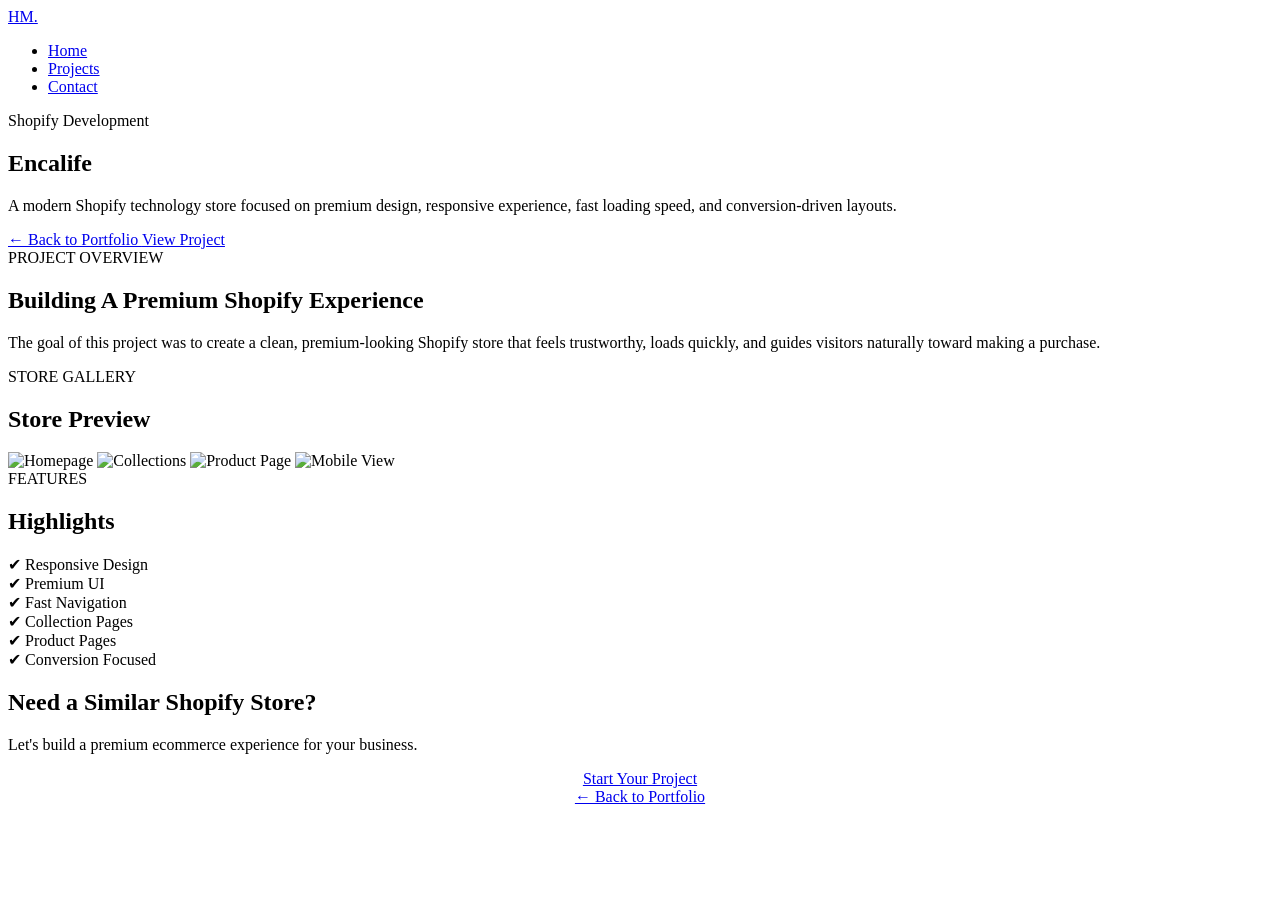
==== custom-store.html @ da8567f8 "Add files via upload" ====
<!DOCTYPE html>
<html lang="en">

<head>

    <meta charset="UTF-8">
    <meta name="viewport" content="width=device-width, initial-scale=1.0">

    <title>Custom store | Shopify Project</title>

        <link rel="stylesheet" href="../css/style.css">
        <link rel="stylesheet" href="../css/responsive.css">

    <link href="https://cdnjs.cloudflare.com/ajax/libs/font-awesome/6.5.2/css/all.min.css" rel="stylesheet">

</head>

<body>

    <!-- HEADER -->

    <header class="header">

        <div class="container navbar">

            <a href="../index.html" class="logo">HM.</a>

            <nav>

                <ul class="nav-links">

                    <li><a href="../index.html">Home</a></li>

                    <li><a href="../index.html#projects">Projects</a></li>

                    <li><a href="../index.html#contact">Contact</a></li>

                </ul>

            </nav>

        </div>

    </header>



    <!-- ==========================
     CASE STUDY HERO
========================== -->

<section class="case-hero">

    <div class="container">

        <span class="case-tag">
            Shopify Development
        </span>

        <h1>Encalife</h1>

        <p>
            A modern Shopify technology store focused on premium design,
            responsive experience, fast loading speed, and conversion-driven layouts.
        </p>

        <div class="case-buttons">

            <a href="../index.html#projects" class="secondary-btn">
                ← Back to Portfolio
            </a>

            <a href="#overview" class="primary-btn">
                View Project
            </a>

        </div>

    </div>

</section>


<!-- ==========================
     PROJECT OVERVIEW
========================== -->

<section class="section" id="overview">

<div class="container">

<div class="section-title">

<span>PROJECT OVERVIEW</span>

<h2>Building A Premium Shopify Experience</h2>

<p>

The goal of this project was to create a clean, premium-looking Shopify store
that feels trustworthy, loads quickly, and guides visitors naturally toward
making a purchase.

</p>

</div>

</div>

</section>

    <!-- GALLERY -->

    <section class="section">

        <div class="container">

            <div class="section-title">

                <span>STORE GALLERY</span>

                <h2>Store Preview</h2>

            </div>

            <div class="gallery-grid">

                <img src="../assets/images/project-1.jpg" alt="Homepage">

                <img src="../assets/images/project-2.jpg" alt="Collections">

                <img src="../assets/images/project-3.jpg" alt="Product Page">

                <img src="../assets/images/project-4.jpg" alt="Mobile View">

            </div>

        </div>

    </section>



    <!-- FEATURES -->

    <section class="section">

        <div class="container">

            <div class="section-title">

                <span>FEATURES</span>

                <h2>Highlights</h2>

            </div>

            <div class="project-features">

                <div>✔ Responsive Design</div>

                <div>✔ Premium UI</div>

                <div>✔ Fast Navigation</div>

                <div>✔ Collection Pages</div>

                <div>✔ Product Pages</div>

                <div>✔ Conversion Focused</div>

            </div>

        </div>

    </section>



    <!-- CTA -->

    <section class="section">

        <div class="container">

            <div class="section-title">

                <h2>Need a Similar Shopify Store?</h2>

                <p>
                    Let's build a premium ecommerce experience for your business.
                </p>

            </div>

            <div style="text-align:center;">

                <a href="../index.html#contact" class="primary-btn">

                    Start Your Project

                </a>

            </div>

        </div>

    </section>



    <!-- BACK -->

    <section style="padding-bottom:80px;">

        <div class="container" style="text-align:center;">

            <a href="../index.html#projects" class="secondary-btn">

                ← Back to Portfolio

            </a>

        </div>

    </section>

</body>

</html>
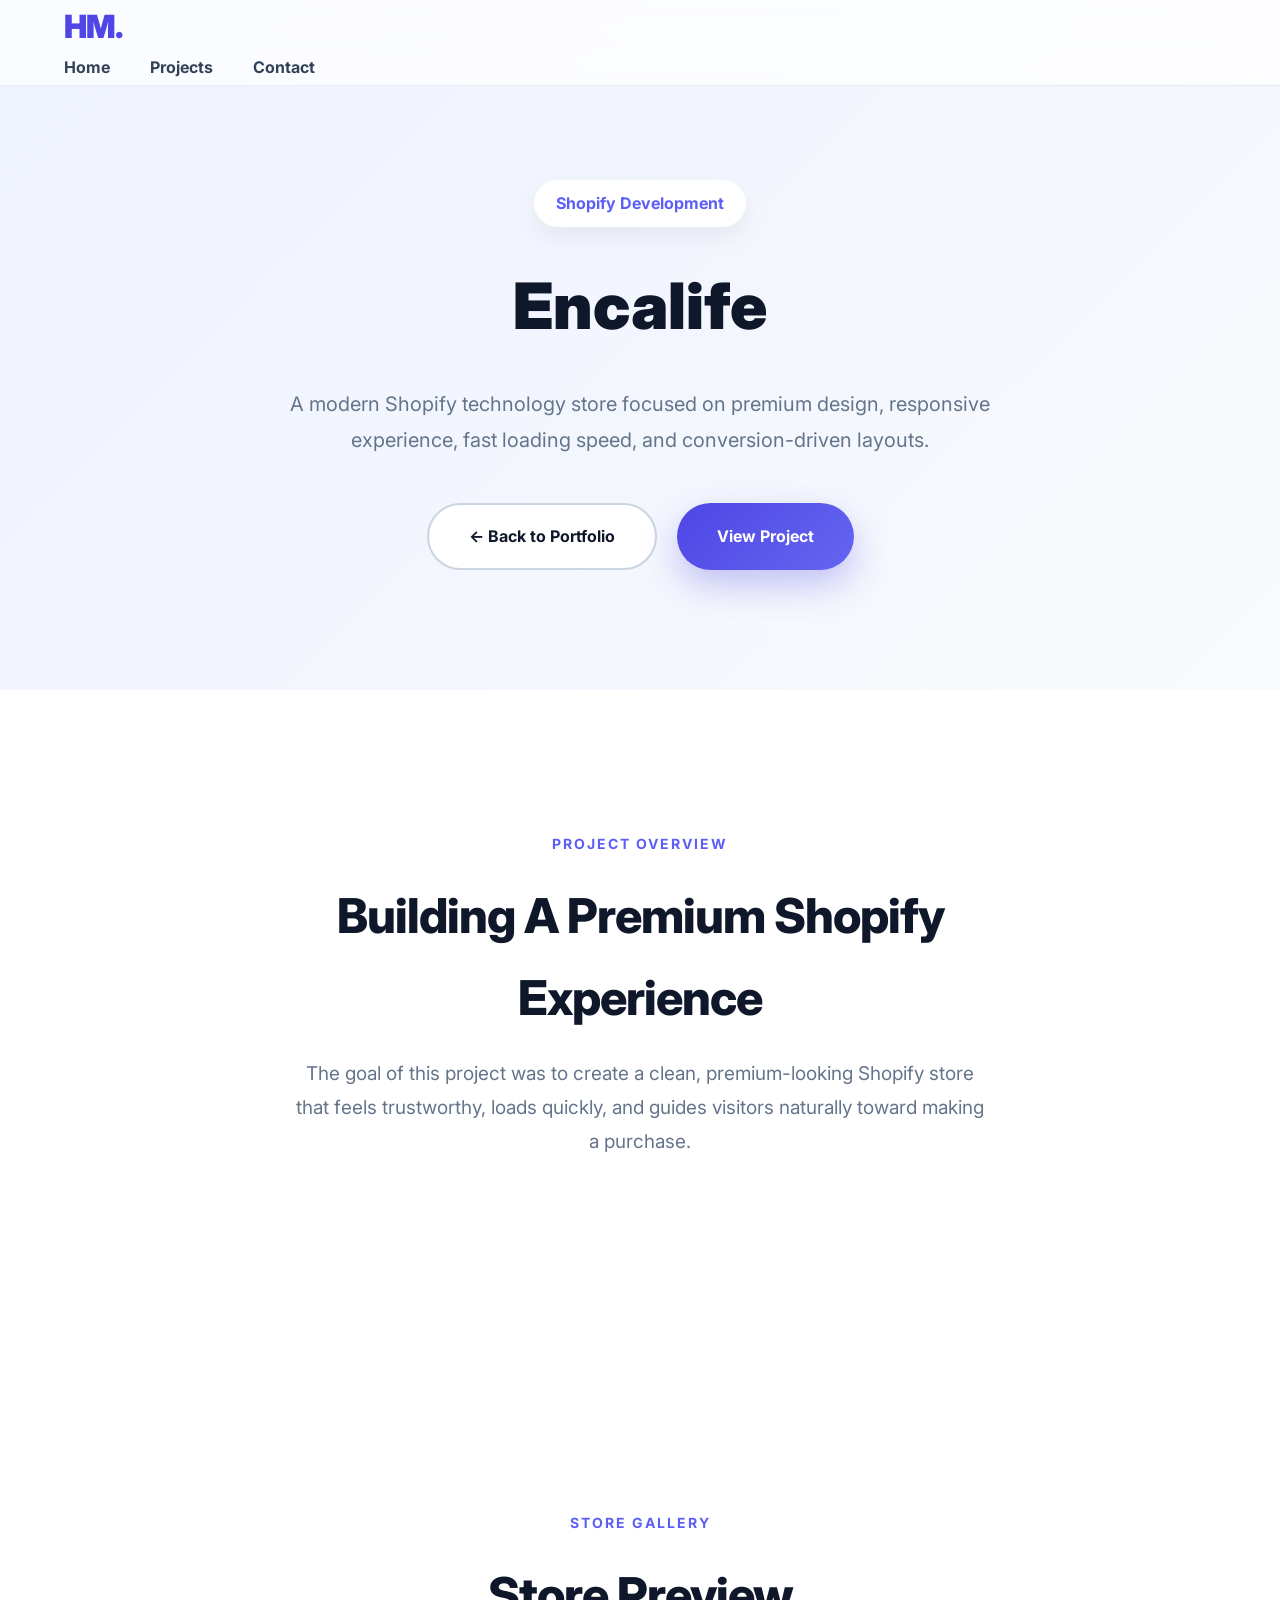
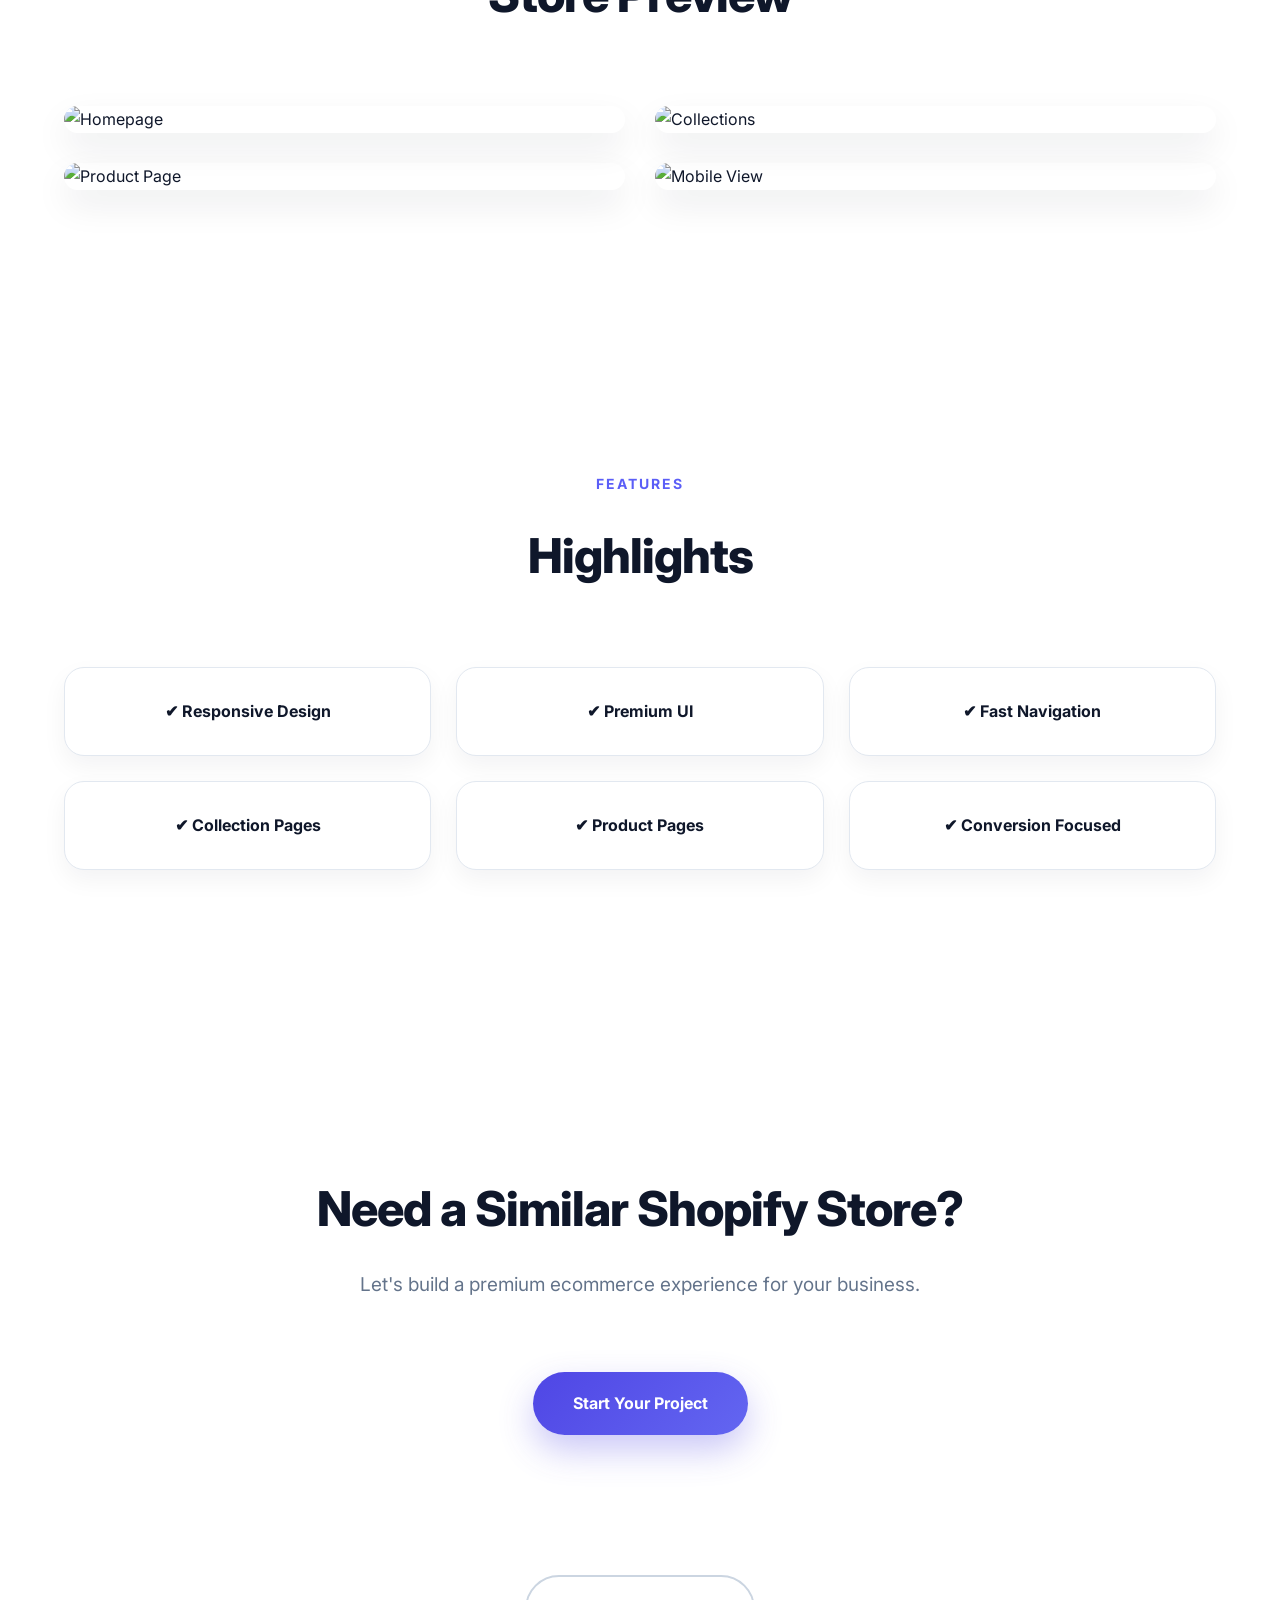
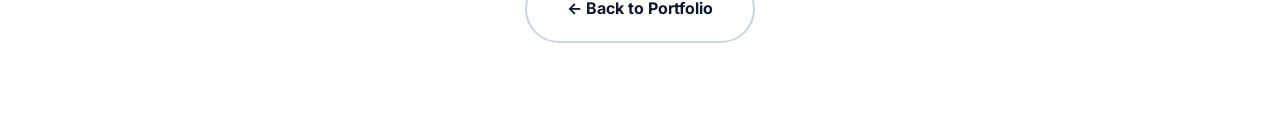
==== commit a74edc4a: "Update custom-store.html" ====
--- a/custom-store.html
+++ b/custom-store.html
@@ -8,8 +8,8 @@
 
     <title>Custom store | Shopify Project</title>
 
-        <link rel="stylesheet" href="../css/style.css">
-        <link rel="stylesheet" href="../css/responsive.css">
+        <link rel="stylesheet" href="style.css">
+        <link rel="stylesheet" href="responsive.css">
 
     <link href="https://cdnjs.cloudflare.com/ajax/libs/font-awesome/6.5.2/css/all.min.css" rel="stylesheet">
 
@@ -227,4 +227,4 @@
 
 </body>
 
-</html>+</html>
--- a/style.css
+++ b/style.css
@@ -0,0 +1,2358 @@
+/* Global Styles */
+
+/* ===========================
+   GOOGLE FONT
+=========================== */
+
+@import url('https://fonts.googleapis.com/css2?family=Inter:wght@300;400;500;600;700;800;900&display=swap');
+
+
+/* ===========================
+   CSS VARIABLES
+=========================== */
+
+:root{
+
+    --primary:#5B5EF7;
+    --secondary:#0F172A;
+    --white:#ffffff;
+    --text:#475569;
+    --light:#F8FAFC;
+    --border:#E2E8F0;
+
+    --container:1200px;
+
+}
+
+
+/* ===========================
+   RESET
+=========================== */
+
+*{
+
+    margin:0;
+    padding:0;
+    box-sizing:border-box;
+
+}
+
+html{
+
+    scroll-behavior:smooth;
+
+}
+
+
+html{
+
+    scroll-behavior:smooth;
+
+}
+
+
+body{
+
+    font-family:'Inter',sans-serif;
+    background:var(--white);
+    color:var(--secondary);
+    line-height:1.7;
+    overflow-x:hidden;
+}
+
+
+img{
+
+    max-width:100%;
+    display:block;
+
+}
+
+
+a{
+
+    text-decoration:none;
+
+}
+
+
+ul{
+
+    list-style:none;
+
+}
+
+
+/* ===========================
+   REUSABLE CONTAINER
+=========================== */
+
+.container{
+
+    max-width:var(--container);
+
+    width:90%;
+
+    margin:auto;
+
+}
+/* ===========================
+   REUSABLE UTILITIES
+=========================== */
+
+.section{
+    padding:140px 0;
+}
+
+.grid-2{
+    display:grid;
+    grid-template-columns:repeat(2,1fr);
+    gap:30px;
+}
+
+.grid-3{
+    display:grid;
+    grid-template-columns:repeat(3,1fr);
+    gap:30px;
+}
+
+.flex-center{
+    display:flex;
+    align-items:center;
+    justify-content:center;
+}
+
+.title-dark{
+    color:#0F172A;
+    font-weight:800;
+}
+
+.text-light{
+    color:#64748B;
+    line-height:1.8;
+}
+
+.radius-xl{
+    border-radius:24px;
+}
+
+.shadow{
+    box-shadow:0 12px 30px rgba(15,23,42,.05);
+}
+
+.transition{
+    transition:.4s;
+}
+/* ===========================
+   REUSABLE CLASSES
+=========================== */
+
+.section{
+
+    padding:140px 0;
+
+}
+
+.card{
+
+    background:#FFFFFF;
+
+    border:1px solid rgba(226,232,240,.9);
+
+    border-radius:24px;
+
+    box-shadow:0 12px 30px rgba(15,23,42,.05);
+
+    transition:.4s;
+
+}
+
+.card:hover{
+
+    transform:translateY(-12px);
+
+    box-shadow:0 30px 60px rgba(15,23,42,.15);
+
+}
+
+.btn{
+
+    display:inline-flex;
+
+    align-items:center;
+
+    justify-content:center;
+
+    border-radius:50px;
+
+    font-weight:700;
+
+    transition:.35s;
+
+}
+
+.grid-3{
+
+    display:grid;
+
+    grid-template-columns:repeat(3,1fr);
+
+    gap:30px;
+
+}
+
+.grid-2{
+
+    display:grid;
+
+    grid-template-columns:repeat(2,1fr);
+
+    gap:30px;
+
+}
+/* ===========================
+   SCROLL PROGRESS BAR
+=========================== */
+
+.progress-bar{
+
+    position:fixed;
+
+    top:0;
+
+    left:0;
+
+    width:0%;
+
+    height:4px;
+
+    background:linear-gradient(90deg,#4F46E5,#8B5CF6);
+
+    z-index:99999;
+
+}
+
+/* ===========================
+   NAVBAR
+=========================== */
+
+.header{
+
+    position:fixed;
+
+    top:0;
+
+    left:0;
+
+    width:100%;
+
+    background:rgba(255,255,255,.75);
+
+    backdrop-filter:blur(18px);
+
+    -webkit-backdrop-filter:blur(18px);
+
+    border-bottom:1px solid rgba(226,232,240,.8);
+
+    z-index:1000;
+
+    transition:.35s;
+
+}
+
+
+.navbar{
+
+    height:85px;
+
+}
+
+
+.navbar .container{
+
+    display:flex;
+
+    justify-content:space-between;
+
+    align-items:center;
+
+    height:100%;
+
+}
+
+
+.logo{
+
+font-size:32px;
+
+    font-weight:900;
+
+    color:#4F46E5;
+
+    letter-spacing:-1px;
+
+    transition:.35s;
+
+}
+.logo:hover{
+
+    transform:scale(1.05);
+
+}
+
+
+.nav-links{
+display:flex;
+
+    align-items:center;
+
+    gap:40px;
+
+}
+
+
+.nav-links a{
+
+color:#334155;
+
+    font-weight:700;
+
+    font-size:16px;
+
+    position:relative;
+
+    transition:.35s;
+
+    padding:8px 0;
+
+}
+
+.nav-links a::after{
+
+   content:"";
+
+    position:absolute;
+
+    left:50%;
+
+    bottom:-6px;
+
+    width:0;
+
+    height:3px;
+
+    border-radius:50px;
+
+    background:linear-gradient(90deg,#4F46E5,#6366F1);
+
+    transform:translateX(-50%);
+
+    transition:.35s;
+
+}
+
+.nav-links a:hover::after{
+
+    width:100%;
+
+}
+
+
+.nav-links a:hover{
+
+    color:#4F46E5;
+
+}
+
+.nav-links a.active{
+
+    color:var(--primary);
+
+}
+
+.nav-links a.active::after{
+
+    width:100%;
+
+}
+
+.hire-btn{
+
+    display:inline-flex;
+
+    align-items:center;
+
+    justify-content:center;
+
+    background:linear-gradient(135deg,#4F46E5,#6366F1);
+
+    color:#fff;
+
+    padding:15px 32px;
+
+    border-radius:50px;
+
+    font-weight:700;
+
+    transition:.35s;
+
+    box-shadow:0 12px 28px rgba(79,70,229,.25);
+
+}
+
+
+.hire-btn:hover{
+
+   transform:translateY(-5px);
+
+    box-shadow:0 20px 40px rgba(79,70,229,.35);
+
+}
+/* ===========================
+   HEADER SCROLL
+=========================== */
+
+.header.scrolled{
+
+    background:rgba(255,255,255,.92);
+
+    backdrop-filter:blur(18px);
+
+    box-shadow:0 15px 40px rgba(15,23,42,.08);
+
+}
+/* =================================
+   HERO ENTRANCE ANIMATION
+================================= */
+
+.hero-nav{
+
+    opacity:0;
+
+    transform:translateY(-30px);
+
+    animation:navDrop .8s ease forwards;
+
+}
+
+.hero-left{
+
+    opacity:0;
+
+    transform:translateY(60px);
+
+    animation:heroLeft 1s ease forwards;
+
+    animation-delay:.4s;
+
+}
+
+.hero-right{
+
+    opacity:0;
+
+    transform:translateX(80px);
+
+    animation:heroRight 1s ease forwards;
+
+    animation-delay:.7s;
+
+}
+
+.hero-buttons{
+
+    opacity:0;
+
+    animation:fadeButtons 1s ease forwards;
+
+    animation-delay:1s;
+
+}
+
+/* ===================== */
+
+@keyframes navDrop{
+
+from{
+
+opacity:0;
+
+transform:translateY(-30px);
+
+}
+
+to{
+
+opacity:1;
+
+transform:translateY(0);
+
+}
+
+}
+
+/* ===================== */
+
+@keyframes heroLeft{
+
+from{
+
+opacity:0;
+
+transform:translateY(60px);
+
+}
+
+to{
+
+opacity:1;
+
+transform:translateY(0);
+
+}
+
+}
+
+/* ===================== */
+
+@keyframes heroRight{
+
+from{
+
+opacity:0;
+
+transform:translateX(80px);
+
+}
+
+to{
+
+opacity:1;
+
+transform:translateX(0);
+
+}
+
+}
+
+/* ===================== */
+
+@keyframes fadeButtons{
+
+from{
+
+opacity:0;
+
+}
+
+to{
+
+opacity:1;
+
+}
+
+}
+/* ===========================
+   HERO SECTION
+=========================== */
+
+.hero{
+
+  padding:170px 0 120px;
+
+    background:linear-gradient(135deg,#F8FAFC,#EEF2FF);
+
+    overflow:hidden;
+
+    position:relative;
+
+}
+.hero::before{
+
+    content:"";
+
+    position:absolute;
+
+    width:500px;
+
+    height:500px;
+
+    background:rgba(79,70,229,.08);
+
+    border-radius:50%;
+
+    top:-220px;
+
+    right:-150px;
+
+    filter:blur(40px);
+
+}
+
+.hero::after{
+
+    content:"";
+
+    position:absolute;
+
+    width:350px;
+
+    height:350px;
+
+    background:rgba(99,102,241,.10);
+
+    border-radius:50%;
+
+    bottom:-170px;
+
+    left:-100px;
+
+    filter:blur(30px);
+
+}
+.hero-container{
+
+     display:grid;
+
+    grid-template-columns:repeat(2,1fr);
+
+    align-items:center;
+
+    gap:70px;
+
+    position:relative;
+
+    z-index:2;
+
+}
+
+.hero-tag{
+
+    display:inline-block;
+
+    background:#EEF2FF;
+
+    color:var(--primary);
+
+    padding:10px 18px;
+
+    border-radius:40px;
+
+    font-size:14px;
+
+    font-weight:700;
+
+    margin-bottom:20px;
+
+}
+
+.hero h1{
+
+   font-size:64px;
+
+    line-height:1.1;
+
+    margin-bottom:25px;
+
+    color:#0F172A;
+
+    font-weight:800;
+
+    letter-spacing:-2px;
+
+
+}
+
+.hero p{
+font-size:20px;
+
+    color:#475569;
+
+    line-height:1.8;
+
+    margin-bottom:40px;
+
+    max-width:550px;
+
+}
+
+.hero-buttons{
+
+    display:flex;
+
+    gap:20px;
+
+}
+
+.primary-btn{
+
+    display:inline-flex;
+
+    align-items:center;
+
+    justify-content:center;
+
+    background:linear-gradient(135deg,#4F46E5,#6366F1);
+
+    color:#fff;
+
+    padding:18px 40px;
+
+    border-radius:50px;
+
+    font-weight:700;
+
+    transition:.35s;
+
+    box-shadow:0 15px 35px rgba(79,70,229,.30);
+}
+
+
+.primary-btn:hover{
+
+    transform:translateY(-6px);
+
+    box-shadow:0 25px 45px rgba(79,70,229,.40);
+
+}
+
+.secondary-btn{
+
+   display:inline-flex;
+
+    align-items:center;
+
+    justify-content:center;
+
+    border:2px solid #CBD5E1;
+
+    color:#0F172A;
+
+    padding:18px 40px;
+
+    border-radius:50px;
+
+    font-weight:700;
+
+    background:#fff;
+
+    transition:.35s;
+}
+.secondary-btn:hover{
+
+    background:#0F172A;
+
+    color:white;
+
+    border-color:#0F172A;
+
+
+}
+
+.hero-image{
+
+    display:flex;
+
+    justify-content:center;
+
+}
+
+.hero h1 span{
+
+    color:var(--primary);
+
+}
+
+.hero-features{
+
+    display:flex;
+
+    gap:25px;
+
+    margin-top:40px;
+
+    flex-wrap:wrap;
+
+}
+
+.hero-features span{
+
+   
+    background:white;
+
+    border:1px solid #E2E8F0;
+
+    padding:14px 20px;
+
+    border-radius:50px;
+
+    font-weight:600;
+
+    color:#334155;
+
+    box-shadow:0 8px 20px rgba(0,0,0,.05);
+
+    transition:.3s;
+
+}
+.hero-features span:hover{
+
+    transform:translateY(-5px);
+
+}
+/* ===========================
+   HERO STATS
+=========================== */
+
+.hero-stats{
+
+   display:flex;
+
+    gap:60px;
+
+    margin-top:60px;
+
+}
+
+.stat h3{
+
+    font-size:42px;
+
+    color:var(--primary);
+
+    font-weight:800;
+
+}
+
+.stat p{
+
+    color:var(--text);
+
+    margin-top:8px;
+
+}
+/* ===========================
+   SERVICES SECTION
+=========================== */
+
+.services{
+
+    background:#F8FAFC;
+
+}
+
+.section-title{
+
+    text-align:center;
+
+    max-width:700px;
+
+    margin:0 auto 70px;
+
+}
+
+.section-title span{
+
+    color:var(--primary);
+
+    font-weight:700;
+
+    letter-spacing:2px;
+
+    font-size:14px;
+
+}
+
+.section-title h2{
+
+     font-size:48px;
+
+    margin:18px 0;
+
+    font-weight:800;
+
+    color:#0F172A;
+
+    letter-spacing:-1px;
+
+
+}
+
+.section-title p{
+
+    color:#64748B;
+
+    font-size:19px;
+
+    line-height:1.8;
+
+}
+
+.services-grid{
+
+    display:grid;
+
+    grid-template-columns:repeat(3,1fr);
+
+    gap:30px;
+
+}
+
+.service-card{
+
+    padding:45px;
+
+}
+
+
+.service-icon{
+
+     width:80px;
+
+    height:80px;
+
+    background:linear-gradient(135deg,#4F46E5,#6366F1);
+
+    color:white;
+
+    display:flex;
+
+    align-items:center;
+
+    justify-content:center;
+
+    border-radius:20px;
+
+    font-size:34px;
+
+    margin-bottom:30px;
+
+    box-shadow:0 15px 35px rgba(79,70,229,.25);
+
+    transition:.35s;
+
+}
+.service-card:hover .service-icon{
+
+    transform:rotate(-8deg) scale(1.08);
+
+}
+
+.service-card h3{
+
+     margin-bottom:18px;
+
+    font-size:28px;
+
+    font-weight:800;
+
+    color:#0F172A;
+
+}
+
+.service-card p{
+
+    color:#64748B;
+
+    line-height:1.8;
+}
+/* ===========================
+   PROJECTS SECTION
+=========================== */
+.projects{
+    background:#fff;
+}
+
+.projects-grid{
+    display:grid;
+    grid-template-columns:repeat(3,1fr);
+    gap:35px;
+}
+
+.project-card{
+    overflow:hidden;
+    border-radius:24px;
+    background:#fff;
+    transition:.4s;
+}
+
+.project-card:hover{
+    transform:translateY(-12px);
+}
+
+/* Image */
+
+.project-image{
+    position:relative;
+    height:260px;
+    overflow:hidden;
+}
+
+.project-image img{
+    width:100%;
+    height:100%;
+    object-fit:cover;
+    transition:.6s;
+}
+
+.project-card:hover .project-image img{
+    transform:scale(1.08);
+}
+.project-image{
+
+    background:#f8fafc;
+
+    padding:20px;
+
+    display:flex;
+
+    justify-content:center;
+
+    align-items:center;
+
+    height:320px;
+
+    overflow:hidden;
+
+}
+
+.project-image img{
+
+    width:100%;
+
+    height:100%;
+
+    object-fit:contain;
+
+}
+
+/* Content */
+
+.project-content{
+    padding:35px;
+}
+
+.project-category{
+    display:inline-block;
+    padding:8px 16px;
+    margin-bottom:18px;
+    border-radius:50px;
+    background:#EEF2FF;
+    color:var(--primary);
+    font-size:13px;
+    font-weight:700;
+    letter-spacing:1px;
+}
+
+.project-content h3{
+    font-size:30px;
+    margin-bottom:15px;
+    color:#0F172A;
+}
+
+.project-content p{
+    color:#64748B;
+    line-height:1.8;
+    margin-bottom:30px;
+}
+
+/* Tech Stack */
+
+.project-tech{
+    display:flex;
+    flex-wrap:wrap;
+    gap:10px;
+    margin-bottom:30px;
+}
+
+.project-tech span{
+    padding:8px 16px;
+    border-radius:50px;
+    background:#F8FAFC;
+    border:1px solid #E2E8F0;
+    font-size:13px;
+    font-weight:600;
+    color:#475569;
+    transition:.3s;
+}
+
+.project-tech span:hover{
+    background:var(--primary);
+    color:#fff;
+    border-color:var(--primary);
+}
+
+/* Button */
+
+.project-link{
+    display:inline-flex;
+    align-items:center;
+    gap:8px;
+    color:var(--primary);
+    font-weight:700;
+    transition:.35s;
+}
+
+.project-link:hover{
+    gap:15px;
+    color:#4338CA;
+}
+/* ===========================
+   WHY CHOOSE ME
+=========================== */
+
+.why-me{
+
+    padding:140px 0;
+
+    background:linear-gradient(180deg,#F8FAFC,#FFFFFF);
+
+}
+
+.why-grid{
+
+    display:grid;
+
+    grid-template-columns:repeat(2,1fr);
+
+    gap:30px;
+
+}
+
+.why-box{
+
+    padding:45px;
+
+}
+
+.why-box h3{
+
+     margin-bottom:20px;
+
+    font-size:30px;
+
+    font-weight:800;
+
+    color:#0F172A;
+
+}
+
+.why-box p{
+
+    color:#64748B;
+
+    line-height:1.9;
+
+    font-size:17px;
+}
+/* ===========================
+   PROCESS
+=========================== */
+
+.process{
+
+    padding:140px 0;
+
+    background:#FFFFFF;
+}
+
+.process-grid{
+
+    display:grid;
+
+    grid-template-columns:repeat(4,1fr);
+
+    gap:25px;
+
+}
+
+.step{
+
+    padding:45px 35px;
+
+    text-align:center;
+
+}
+
+.step span{
+
+    display:inline-flex;
+
+    width:75px;
+
+    height:75px;
+
+    align-items:center;
+
+    justify-content:center;
+
+    border-radius:50%;
+
+    background:linear-gradient(135deg,#4F46E5,#6366F1);
+
+    color:white;
+
+    font-size:24px;
+
+    font-weight:800;
+
+    margin-bottom:25px;
+
+    box-shadow:0 15px 35px rgba(79,70,229,.30);
+
+    transition:.35s;
+
+
+}
+.step:hover span{
+
+    transform:scale(1.1) rotate(10deg);
+
+}
+
+.step h3{
+
+    margin-bottom:18px;
+
+    font-size:26px;
+
+    font-weight:800;
+
+    color:#0F172A;
+
+
+}
+
+/* ===========================
+   TESTIMONIALS
+=========================== */
+
+.testimonials{
+
+    padding:140px 0;
+
+    background:linear-gradient(180deg,#F8FAFC,#FFFFFF);
+
+    position:relative;
+
+    overflow:hidden;
+
+}
+
+.testimonials::before{
+
+    content:"";
+
+    position:absolute;
+
+    width:450px;
+
+    height:450px;
+
+    background:rgba(79,70,229,.05);
+
+    border-radius:50%;
+
+    top:-220px;
+
+    left:-180px;
+
+    filter:blur(40px);
+
+}
+
+/* ===========================
+   TESTIMONIAL SLIDER
+=========================== */
+
+.testimonial-slider{
+
+    position:relative;
+
+    display:flex;
+
+    align-items:center;
+
+    gap:25px;
+
+}
+
+.testimonial-track{
+
+    display:flex;
+
+    gap:30px;
+
+    overflow:hidden;
+
+    width:100%;
+
+    scroll-behavior:smooth;
+
+}
+
+.testimonial-card{
+
+    min-width:calc(33.333% - 20px);
+
+    flex:0 0 calc(33.333% - 20px);
+
+}
+
+.testimonial-card{
+
+    padding:40px;
+
+    position:relative;
+
+    overflow:hidden;
+
+}
+
+.testimonial-card::before{
+
+    content:"★★★★★";
+
+    position:absolute;
+
+    top:25px;
+
+    right:30px;
+
+    font-size:18px;
+
+    color:#FBBF24;
+
+    letter-spacing:2px;
+
+}
+
+.testimonial-card:hover{
+
+    transform:translateY(-10px);
+
+}
+
+.testimonial-profile{
+
+    display:flex;
+
+    align-items:center;
+
+    gap:18px;
+
+    margin-bottom:25px;
+
+}
+
+.avatar{
+
+    width:65px;
+
+    height:65px;
+
+    border-radius:50%;
+
+    background:linear-gradient(135deg,#4F46E5,#6366F1);
+
+    color:#fff;
+
+    display:flex;
+
+    align-items:center;
+
+    justify-content:center;
+
+    font-size:22px;
+
+    font-weight:800;
+
+    box-shadow:0 15px 35px rgba(79,70,229,.25);
+
+    flex-shrink:0;
+
+}
+
+.testimonial-profile h4{
+
+    font-size:22px;
+
+    color:#0F172A;
+
+    margin-bottom:6px;
+
+    font-weight:800;
+
+}
+
+.testimonial-profile span{
+
+    color:#4F46E5;
+
+    font-size:15px;
+
+    font-weight:600;
+
+}
+
+.testimonial-card p{
+
+    color:#64748B;
+
+    font-size:17px;
+
+    line-height:1.9;
+
+    font-style:italic;
+
+}
+
+/* ===========================
+   FAQ
+=========================== */
+.faq{
+
+    background:#FFFFFF;
+
+}
+
+.faq-container{
+
+    max-width:900px;
+
+    margin:0 auto;
+
+}
+
+.faq-item{
+
+    padding:30px 35px;
+
+    margin-bottom:20px;
+
+}
+
+.faq-question{
+
+    display:flex;
+
+    justify-content:space-between;
+
+    align-items:center;
+
+    cursor:pointer;
+
+}
+
+.faq-question h3{
+
+    font-size:22px;
+
+    color:#0F172A;
+
+    font-weight:700;
+
+}
+
+.faq-icon{
+
+    width:42px;
+
+    height:42px;
+
+    border-radius:50%;
+
+    background:linear-gradient(135deg,#4F46E5,#6366F1);
+
+    color:#FFFFFF;
+
+    display:flex;
+
+    justify-content:center;
+
+    align-items:center;
+
+    font-size:24px;
+
+    font-weight:700;
+
+    transition:.35s;
+
+}
+
+.faq-item:hover .faq-icon{
+
+    transform:rotate(90deg);
+
+}
+
+.faq-answer{
+
+    margin-top:20px;
+
+    color:#64748B;
+
+    line-height:1.9;
+
+    font-size:17px;
+
+}
+/* ===========================
+   CONTACT
+=========================== */
+
+.contact{
+
+    background:linear-gradient(180deg,#F8FAFC,#FFFFFF);
+
+    position:relative;
+
+    overflow:hidden;
+
+}
+
+.contact::before{
+
+    content:"";
+
+    position:absolute;
+
+    width:420px;
+
+    height:420px;
+
+    background:rgba(79,70,229,.06);
+
+    border-radius:50%;
+
+    top:-180px;
+
+    right:-150px;
+
+    filter:blur(40px);
+
+}
+
+.contact-wrapper{
+
+    display:grid;
+
+    grid-template-columns:360px 1fr;
+
+    gap:50px;
+
+    position:relative;
+
+    z-index:2;
+
+}
+
+/* Contact Info */
+
+.contact-info{
+
+    display:flex;
+
+    flex-direction:column;
+
+    gap:25px;
+
+}
+
+.contact-card{
+
+    display:flex;
+
+    align-items:center;
+
+    gap:22px;
+
+    padding:30px;
+
+    transition:.35s;
+
+}
+
+.contact-card:hover{
+
+    transform:translateY(-8px);
+
+}
+
+.contact-icon{
+
+    width:70px;
+
+    height:70px;
+
+    display:flex;
+
+    align-items:center;
+
+    justify-content:center;
+
+    border-radius:18px;
+
+    background:linear-gradient(135deg,#4F46E5,#6366F1);
+
+    color:#fff;
+
+    font-size:26px;
+
+    flex-shrink:0;
+
+    box-shadow:0 15px 35px rgba(79,70,229,.25);
+
+    transition:.35s;
+
+}
+
+.contact-card:hover .contact-icon{
+
+    transform:rotate(-8deg) scale(1.08);
+
+}
+
+.contact-card h3{
+
+    font-size:22px;
+
+    color:#0F172A;
+
+    margin-bottom:6px;
+
+}
+
+.contact-card p{
+
+    color:#64748B;
+
+    line-height:1.7;
+
+    font-size:15px;
+
+}
+
+/* Contact Form */
+
+.contact-form{
+
+    background:#fff;
+
+    padding:45px;
+
+    border-radius:28px;
+
+    border:1px solid rgba(226,232,240,.9);
+
+    box-shadow:0 20px 50px rgba(15,23,42,.08);
+
+}
+
+.contact-form input,
+
+.contact-form textarea,
+
+.contact-form select{
+
+    width:100%;
+
+    padding:18px 20px;
+
+    border:1px solid #CBD5E1;
+
+    border-radius:14px;
+
+    margin-bottom:20px;
+
+    font-size:16px;
+
+    font-family:inherit;
+
+    background:#F8FAFC;
+
+    outline:none;
+
+    transition:.35s;
+
+}
+
+.contact-form select{
+
+    cursor:pointer;
+
+    appearance:none;
+
+}
+
+.contact-form textarea{
+
+    resize:vertical;
+
+    min-height:170px;
+
+}
+
+.contact-form input:focus,
+
+.contact-form textarea:focus,
+
+.contact-form select:focus{
+
+    background:#fff;
+
+    border-color:#4F46E5;
+
+    box-shadow:0 0 0 4px rgba(79,70,229,.10);
+
+}
+
+.contact-form button{
+
+    width:100%;
+
+    border:none;
+
+    cursor:pointer;
+
+    font-size:17px;
+
+    margin-top:10px;
+
+}
+
+.contact-form button:hover{
+
+    transform:translateY(-4px);
+
+}
+
+/* ===========================
+   TRUST SECTION
+=========================== */
+
+.trust{
+
+    background:#F8FAFC;
+
+}
+
+.trust-grid{
+
+    display:grid;
+
+    grid-template-columns:repeat(3,1fr);
+
+    gap:30px;
+
+}
+
+.trust-card{
+
+    text-align:center;
+
+    padding:45px 35px;
+
+    transition:.35s;
+
+}
+
+.trust-card:hover{
+
+    transform:translateY(-10px);
+
+}
+
+.trust-card i{
+
+    width:80px;
+
+    height:80px;
+
+    display:flex;
+
+    align-items:center;
+
+    justify-content:center;
+
+    margin:0 auto 25px;
+
+    border-radius:20px;
+
+    background:linear-gradient(135deg,#4F46E5,#6366F1);
+
+    color:#fff;
+
+    font-size:30px;
+
+    box-shadow:0 15px 35px rgba(79,70,229,.25);
+
+}
+
+.trust-card h3{
+
+    font-size:26px;
+
+    color:#0F172A;
+
+    margin-bottom:18px;
+
+    font-weight:800;
+
+}
+
+.trust-card p{
+
+    color:#64748B;
+
+    line-height:1.8;
+
+}
+/* ===========================
+   FOOTER
+=========================== */
+
+.footer{
+
+    background:#0F172A;
+
+    color:#CBD5E1;
+
+    padding:100px 0 35px;
+
+    position:relative;
+
+}
+
+.footer::before{
+
+    content:"";
+
+    position:absolute;
+
+    top:0;
+
+    left:0;
+
+    width:100%;
+
+    height:1px;
+
+    background:linear-gradient(90deg,transparent,#4F46E5,transparent);
+
+}
+
+.footer-grid{
+
+    display:grid;
+
+    grid-template-columns:2fr 1fr 1fr 1.2fr;
+
+    gap:60px;
+
+    margin-bottom:70px;
+
+}
+
+.footer h2{
+
+    color:#FFFFFF;
+
+    font-size:38px;
+
+    margin-bottom:22px;
+
+    font-weight:800;
+
+}
+
+.footer h3{
+
+    color:#FFFFFF;
+
+    font-size:22px;
+
+    margin-bottom:25px;
+
+    font-weight:700;
+
+}
+
+.footer p{
+
+    line-height:1.9;
+
+    color:#94A3B8;
+
+    font-size:16px;
+
+}
+
+.footer-links,
+
+.footer-services,
+
+.footer-contact{
+
+    display:flex;
+
+    flex-direction:column;
+
+    gap:16px;
+
+}
+
+.footer-links a,
+
+.footer-services a,
+
+.footer-contact a{
+
+    color:#CBD5E1;
+
+    text-decoration:none;
+
+    transition:.3s;
+
+    display:flex;
+
+    align-items:center;
+
+    gap:12px;
+
+    font-size:16px;
+
+}
+
+.footer-contact p{
+
+    display:flex;
+
+    align-items:center;
+
+    gap:12px;
+
+    color:#CBD5E1;
+
+    margin:0;
+
+}
+
+.footer-links a:hover,
+
+.footer-services a:hover,
+
+.footer-contact a:hover{
+
+    color:#FFFFFF;
+
+    transform:translateX(8px);
+
+}
+
+.footer-contact i{
+
+    width:18px;
+
+    color:#4F46E5;
+
+    text-align:center;
+
+}
+
+.footer-bottom{
+
+    border-top:1px solid rgba(255,255,255,.08);
+
+    padding-top:30px;
+
+    text-align:center;
+
+}
+
+.footer-bottom p{
+
+    color:#94A3B8;
+
+    font-size:15px;
+
+}
+/* ===========================
+   MOBILE MENU
+=========================== */
+
+.menu-toggle{
+
+    display:none;
+
+    width:40px;
+
+    cursor:pointer;
+
+}
+
+.menu-toggle span{
+
+display:block;
+
+    width:32px;
+
+    height:3px;
+
+    background:var(--secondary);
+
+    margin:7px auto;
+
+    border-radius:50px;
+
+    transition:.35s;
+
+
+}
+
+/* ===========================
+   SCROLL ANIMATIONS
+=========================== */
+
+.reveal{
+
+    opacity:0;
+
+    transform:translateY(60px);
+
+    transition:all .8s ease;
+
+}
+
+.reveal.active{
+
+    opacity:1;
+
+    transform:translateY(0);
+}
+/* ==================================
+   PROJECT DETAILS PAGE
+================================== */
+
+.project-hero{
+
+    padding-top:180px;
+    text-align:center;
+    background:linear-gradient(135deg,#F8FAFC,#EEF2FF);
+
+}
+
+.project-hero h1{
+
+    font-size:60px;
+    font-weight:800;
+    margin:20px 0;
+    color:#0F172A;
+
+}
+
+.project-hero p{
+
+    max-width:700px;
+    margin:0 auto 50px;
+    font-size:20px;
+    color:#64748B;
+    line-height:1.8;
+
+}
+
+.project-hero img{
+
+    width:100%;
+    border-radius:24px;
+    box-shadow:0 25px 60px rgba(15,23,42,.15);
+
+}
+
+/* ===========================
+   PROJECT DESCRIPTION
+=========================== */
+
+.project-description{
+
+    max-width:900px;
+    margin:auto;
+    text-align:center;
+    color:#64748B;
+    font-size:18px;
+    line-height:1.9;
+
+}
+/* ==================================
+   CASE STUDY
+================================== */
+
+.case-hero{
+
+padding:180px 0 120px;
+
+background:linear-gradient(135deg,#EEF2FF,#F8FAFC);
+
+text-align:center;
+
+}
+
+.case-tag{
+
+display:inline-block;
+
+padding:10px 22px;
+
+background:#ffffff;
+
+border-radius:50px;
+
+color:var(--primary);
+
+font-weight:700;
+
+margin-bottom:25px;
+
+box-shadow:0 10px 25px rgba(0,0,0,.06);
+
+}
+
+.case-hero h1{
+
+font-size:64px;
+
+font-weight:900;
+
+margin-bottom:25px;
+
+color:#0F172A;
+
+}
+
+.case-hero p{
+
+max-width:760px;
+
+margin:auto;
+
+font-size:20px;
+
+line-height:1.8;
+
+color:#64748B;
+
+margin-bottom:45px;
+
+}
+
+.case-buttons{
+
+display:flex;
+
+justify-content:center;
+
+gap:20px;
+
+flex-wrap:wrap;
+
+}
+/* ===========================
+   GALLERY
+=========================== */
+
+.gallery-grid{
+
+    display:grid;
+    grid-template-columns:repeat(2,1fr);
+    gap:30px;
+
+}
+
+.gallery-grid img{
+
+    width:100%;
+    border-radius:20px;
+    cursor:pointer;
+    transition:.4s;
+    box-shadow:0 15px 35px rgba(15,23,42,.08);
+
+}
+
+.gallery-grid img:hover{
+
+    transform:translateY(-10px) scale(1.02);
+    box-shadow:0 30px 60px rgba(15,23,42,.15);
+
+}
+
+/* ===========================
+   FEATURES
+=========================== */
+
+.project-features{
+
+    display:grid;
+    grid-template-columns:repeat(3,1fr);
+    gap:25px;
+
+}
+
+.project-features div{
+
+    background:#FFFFFF;
+    padding:30px;
+    border-radius:20px;
+    text-align:center;
+    border:1px solid #E2E8F0;
+    font-weight:700;
+    color:#0F172A;
+    transition:.35s;
+    box-shadow:0 10px 25px rgba(15,23,42,.05);
+
+}
+
+.project-features div:hover{
+
+    transform:translateY(-10px);
+    background:var(--primary);
+    color:#FFFFFF;
+
+}
+
+/* ===========================
+   CTA
+=========================== */
+
+.project-cta{
+
+    text-align:center;
+
+}
+
+.project-cta h2{
+
+    font-size:46px;
+    margin-bottom:20px;
+
+}
+
+.project-cta p{
+
+    max-width:700px;
+    margin:0 auto 40px;
+    color:#64748B;
+    font-size:18px;
+
+}
+
+/* ==========================
+   CASE GALLERY
+========================== */
+
+.case-gallery{
+
+    display:grid;
+
+    grid-template-columns:repeat(2,1fr);
+
+    gap:35px;
+
+}
+
+.case-image{
+
+    background:#fff;
+
+    border-radius:24px;
+
+    overflow:hidden;
+
+    box-shadow:0 12px 35px rgba(15,23,42,.08);
+
+    transition:.35s;
+
+}
+
+.case-image:hover{
+
+    transform:translateY(-10px);
+
+    box-shadow:0 25px 55px rgba(15,23,42,.15);
+
+}
+
+.case-image img{
+
+    width:100%;
+
+    display:block;
+
+}
+
+.case-image h3{
+
+    padding:25px;
+
+    text-align:center;
+
+    font-size:22px;
+
+    font-weight:800;
+}
+/* ===========================
+   PREMIUM HOVER GLOW
+=========================== */
+
+.card,
+.project-card,
+.service-card,
+.process-card,
+.testimonial-card{
+
+    position:relative;
+
+    overflow:hidden;
+
+}
+
+.card::before,
+.project-card::before,
+.service-card::before,
+.process-card::before,
+.testimonial-card::before{
+
+    content:"";
+
+    position:absolute;
+
+    width:220px;
+
+    height:220px;
+
+    background:radial-gradient(circle,rgba(79,70,229,.18),transparent 70%);
+
+    border-radius:50%;
+
+    left:var(--x);
+
+    top:var(--y);
+
+    transform:translate(-50%,-50%);
+
+    opacity:0;
+
+    transition:opacity .35s;
+
+    pointer-events:none;
+
+}
+
+.card:hover::before,
+.project-card:hover::before,
+.service-card:hover::before,
+.process-card:hover::before,
+.testimonial-card:hover::before{
+
+    opacity:1;
+
+}
--- a/responsive.css
+++ b/responsive.css
@@ -0,0 +1,295 @@
+/* ==================================
+   RESPONSIVE CSS
+================================== */
+
+/* ================================
+   Laptop
+================================ */
+
+@media (max-width:1200px){
+
+.container{
+
+    width:92%;
+
+}
+
+.hero h1{
+
+    font-size:48px;
+
+}
+
+}
+
+
+/* ================================
+   Tablet
+================================ */
+
+@media (max-width:992px){
+
+
+.footer-grid{
+
+    grid-template-columns:repeat(2,1fr);
+
+}
+
+.contact-wrapper{
+
+    grid-template-columns:1fr;
+
+}
+.hero-container{
+
+    grid-template-columns:1fr;
+
+    text-align:center;
+
+}
+
+.hero p{
+
+    margin:auto;
+
+}
+
+.hero-buttons{
+
+    justify-content:center;
+
+}
+
+.hero-features{
+
+    justify-content:center;
+
+}
+
+.hero-stats{
+
+    justify-content:center;
+
+}
+
+.services-grid{
+
+    grid-template-columns:repeat(2,1fr);
+
+}
+
+.projects-grid{
+
+    grid-template-columns:repeat(2,1fr);
+
+}
+
+.process-grid{
+
+    grid-template-columns:repeat(2,1fr);
+
+}
+
+.testimonial-grid{
+
+    grid-template-columns:1fr;
+
+}
+
+.why-grid{
+
+    grid-template-columns:1fr;
+
+}
+
+}
+/* ================================
+   Mobile
+================================ */
+
+@media (max-width:768px){
+
+
+
+.footer-grid{
+
+    grid-template-columns:1fr;
+
+    text-align:center;
+
+}
+
+.contact-form{
+
+    padding:30px;
+
+}
+
+.contact-card{
+
+    padding:25px;
+
+}
+
+.contact-icon{
+
+    width:60px;
+
+    height:60px;
+
+    font-size:24px;
+
+}
+
+.nav-links{
+
+    position:fixed;
+
+    top:80px;
+
+    left:-100%;
+
+    width:100%;
+
+    height:calc(100vh - 80px);
+
+    background:white;
+
+    display:flex;
+
+    flex-direction:column;
+
+    justify-content:center;
+
+    align-items:center;
+
+    gap:40px;
+
+    transition:.4s;
+
+}
+
+.hire-btn{
+
+    display:none;
+
+}
+.menu-toggle{
+
+    display:block;
+
+}
+
+.nav-links.active{
+
+     left:0;
+
+    z-index:999;
+
+}
+
+.hero{
+
+    padding:140px 0 80px;
+
+}
+
+.hero h1{
+
+    font-size:36px;
+
+}
+
+.section-title h2{
+
+    font-size:32px;
+
+}
+
+.services-grid{
+
+    grid-template-columns:1fr;
+
+}
+
+.projects-grid{
+
+    grid-template-columns:1fr;
+
+}
+
+.process-grid{
+
+    grid-template-columns:1fr;
+
+}
+
+.hero-buttons{
+
+    flex-direction:column;
+
+}
+
+.hero-stats{
+
+    flex-direction:column;
+
+    gap:20px;
+
+}
+
+}
+/* ===========================
+   RESPONSIVE of pages
+=========================== */
+
+@media(max-width:992px){
+
+.gallery-grid{
+
+    grid-template-columns:1fr;
+
+}
+
+.project-features{
+
+    grid-template-columns:repeat(2,1fr);
+
+}
+
+.project-hero h1{
+
+    font-size:46px;
+
+}
+
+}
+
+@media(max-width:768px){
+
+.project-features{
+
+    grid-template-columns:1fr;
+
+}
+
+.project-hero{
+
+    padding-top:140px;
+
+}
+
+.project-hero h1{
+
+    font-size:36px;
+
+}
+
+.project-hero p{
+
+    font-size:17px;
+
+}
+
+}
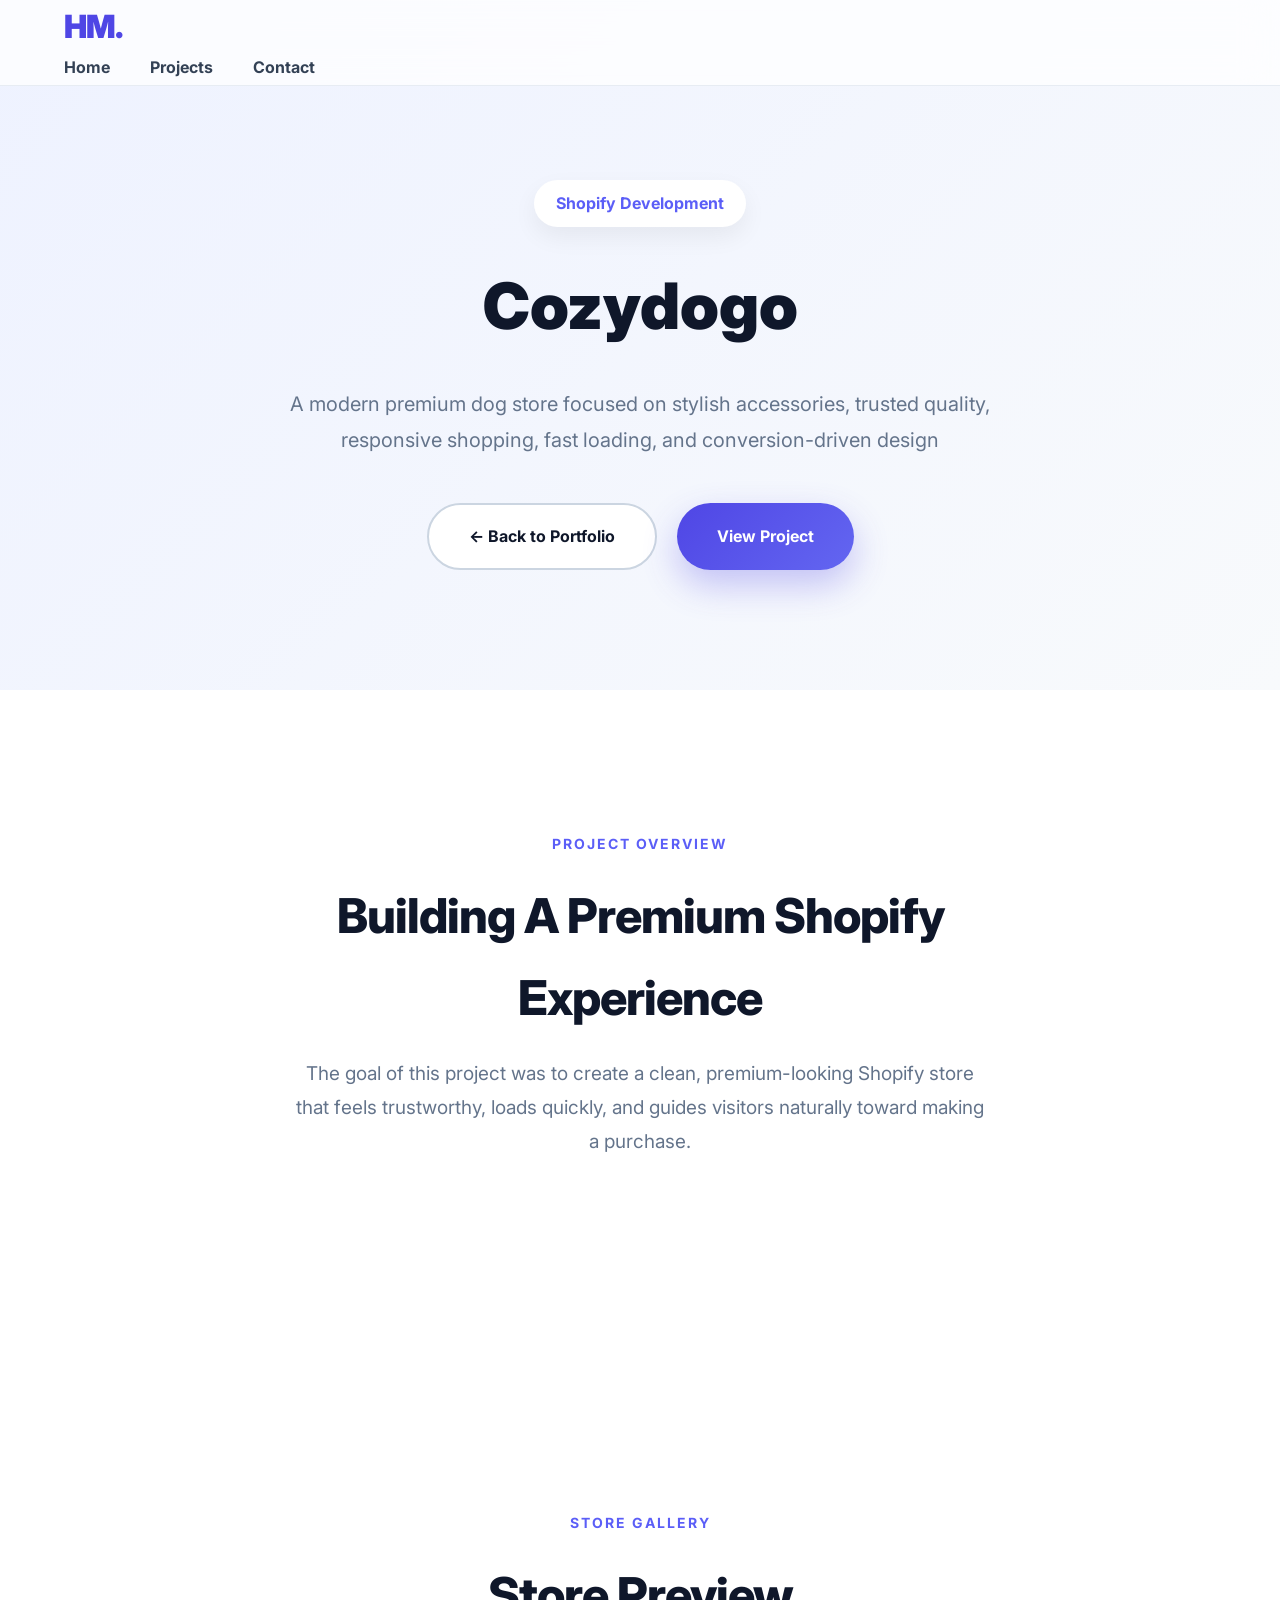
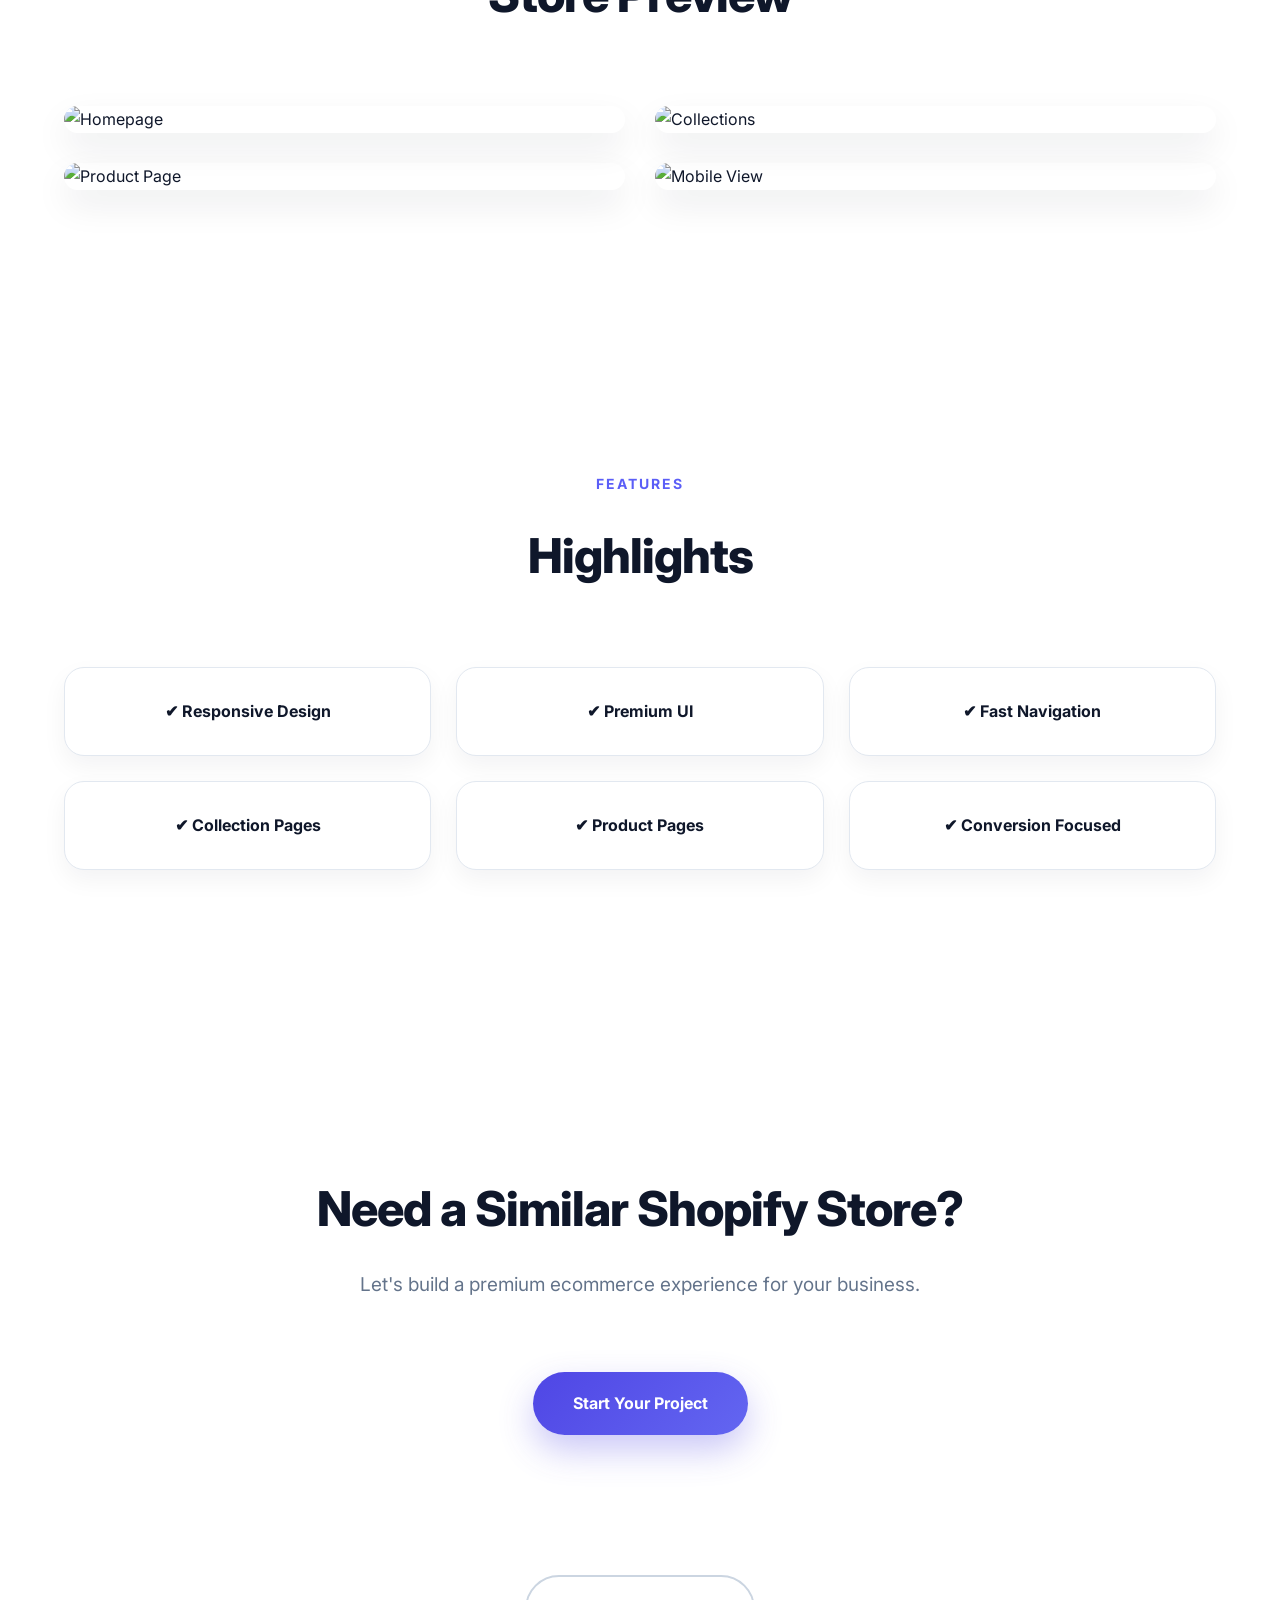
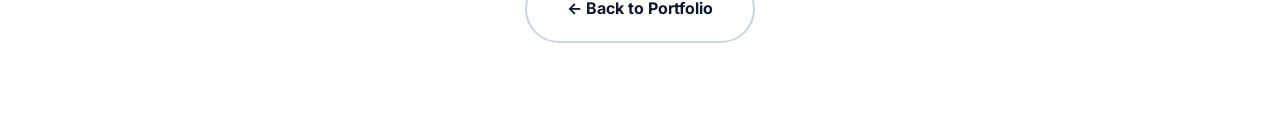
==== commit 0a04136f: "Update custom-store.html" ====
--- a/custom-store.html
+++ b/custom-store.html
@@ -6,7 +6,7 @@
     <meta charset="UTF-8">
     <meta name="viewport" content="width=device-width, initial-scale=1.0">
 
-    <title>Custom store | Shopify Project</title>
+    <title>Cozydogo | Shopify Project</title>
 
         <link rel="stylesheet" href="style.css">
         <link rel="stylesheet" href="responsive.css">
@@ -31,9 +31,9 @@
 
                     <li><a href="../index.html">Home</a></li>
 
-                    <li><a href="../index.html#projects">Projects</a></li>
-
-                    <li><a href="../index.html#contact">Contact</a></li>
+                    <li><a href="#projects">Projects</a></li>
+
+                    <li><a href="#contact">Contact</a></li>
 
                 </ul>
 
@@ -57,16 +57,15 @@
             Shopify Development
         </span>
 
-        <h1>Encalife</h1>
+        <h1>Cozydogo</h1>
 
         <p>
-            A modern Shopify technology store focused on premium design,
-            responsive experience, fast loading speed, and conversion-driven layouts.
+            A modern premium dog store focused on stylish accessories, trusted quality, responsive shopping, fast loading, and conversion-driven design
         </p>
 
         <div class="case-buttons">
 
-            <a href="../index.html#projects" class="secondary-btn">
+            <a href="#projects" class="secondary-btn">
                 ← Back to Portfolio
             </a>
 
@@ -125,13 +124,13 @@
 
             <div class="gallery-grid">
 
-                <img src="../assets/images/project-1.jpg" alt="Homepage">
-
-                <img src="../assets/images/project-2.jpg" alt="Collections">
-
-                <img src="../assets/images/project-3.jpg" alt="Product Page">
-
-                <img src="../assets/images/project-4.jpg" alt="Mobile View">
+                <img src="images/Cdhome.png" alt="Homepage">
+
+                <img src="images/Cdcollection.png" alt="Collections">
+
+                <img src="images/Cdproduct.png" alt="Product Page">
+
+                <img src="images/Cdmobile.png" alt="Mobile View">
 
             </div>
 
@@ -195,7 +194,7 @@
 
             <div style="text-align:center;">
 
-                <a href="../index.html#contact" class="primary-btn">
+                <a href="#contact" class="primary-btn">
 
                     Start Your Project
 
@@ -215,7 +214,7 @@
 
         <div class="container" style="text-align:center;">
 
-            <a href="../index.html#projects" class="secondary-btn">
+            <a href="#projects" class="secondary-btn">
 
                 ← Back to Portfolio
 
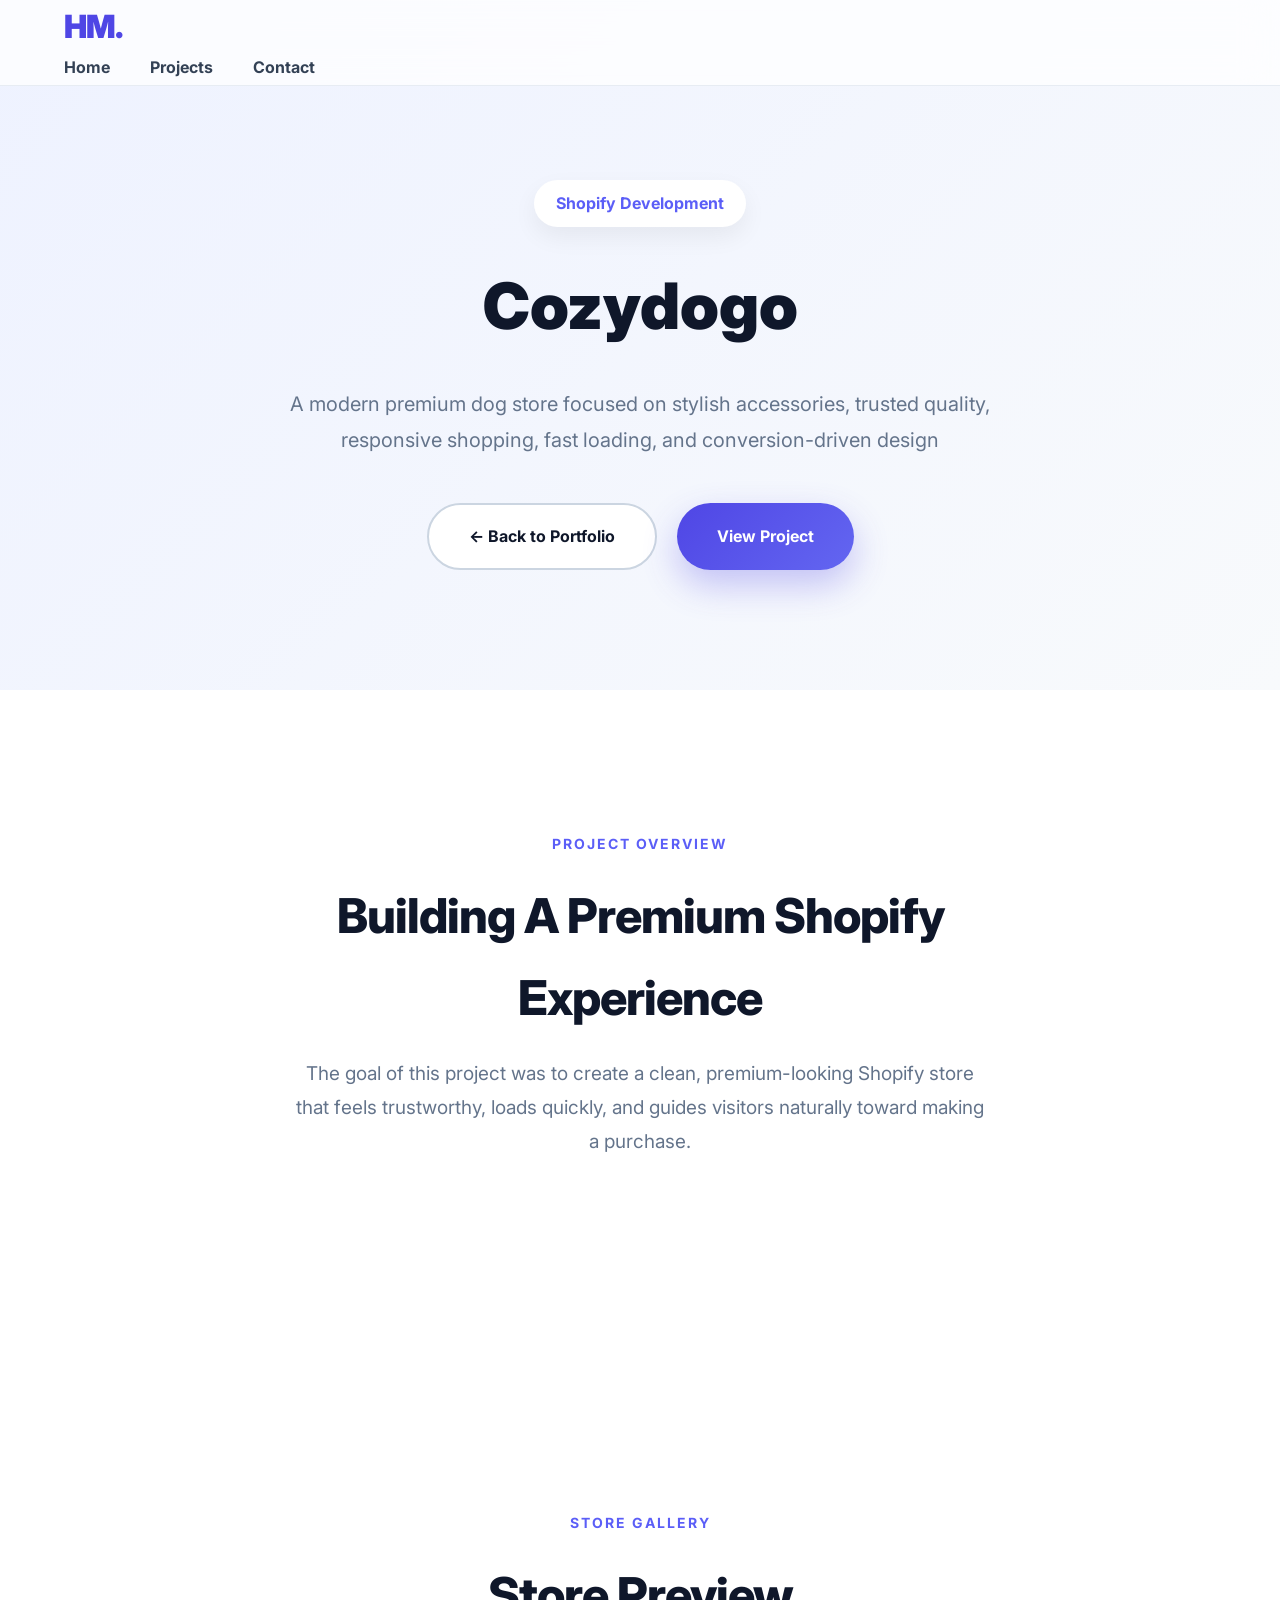
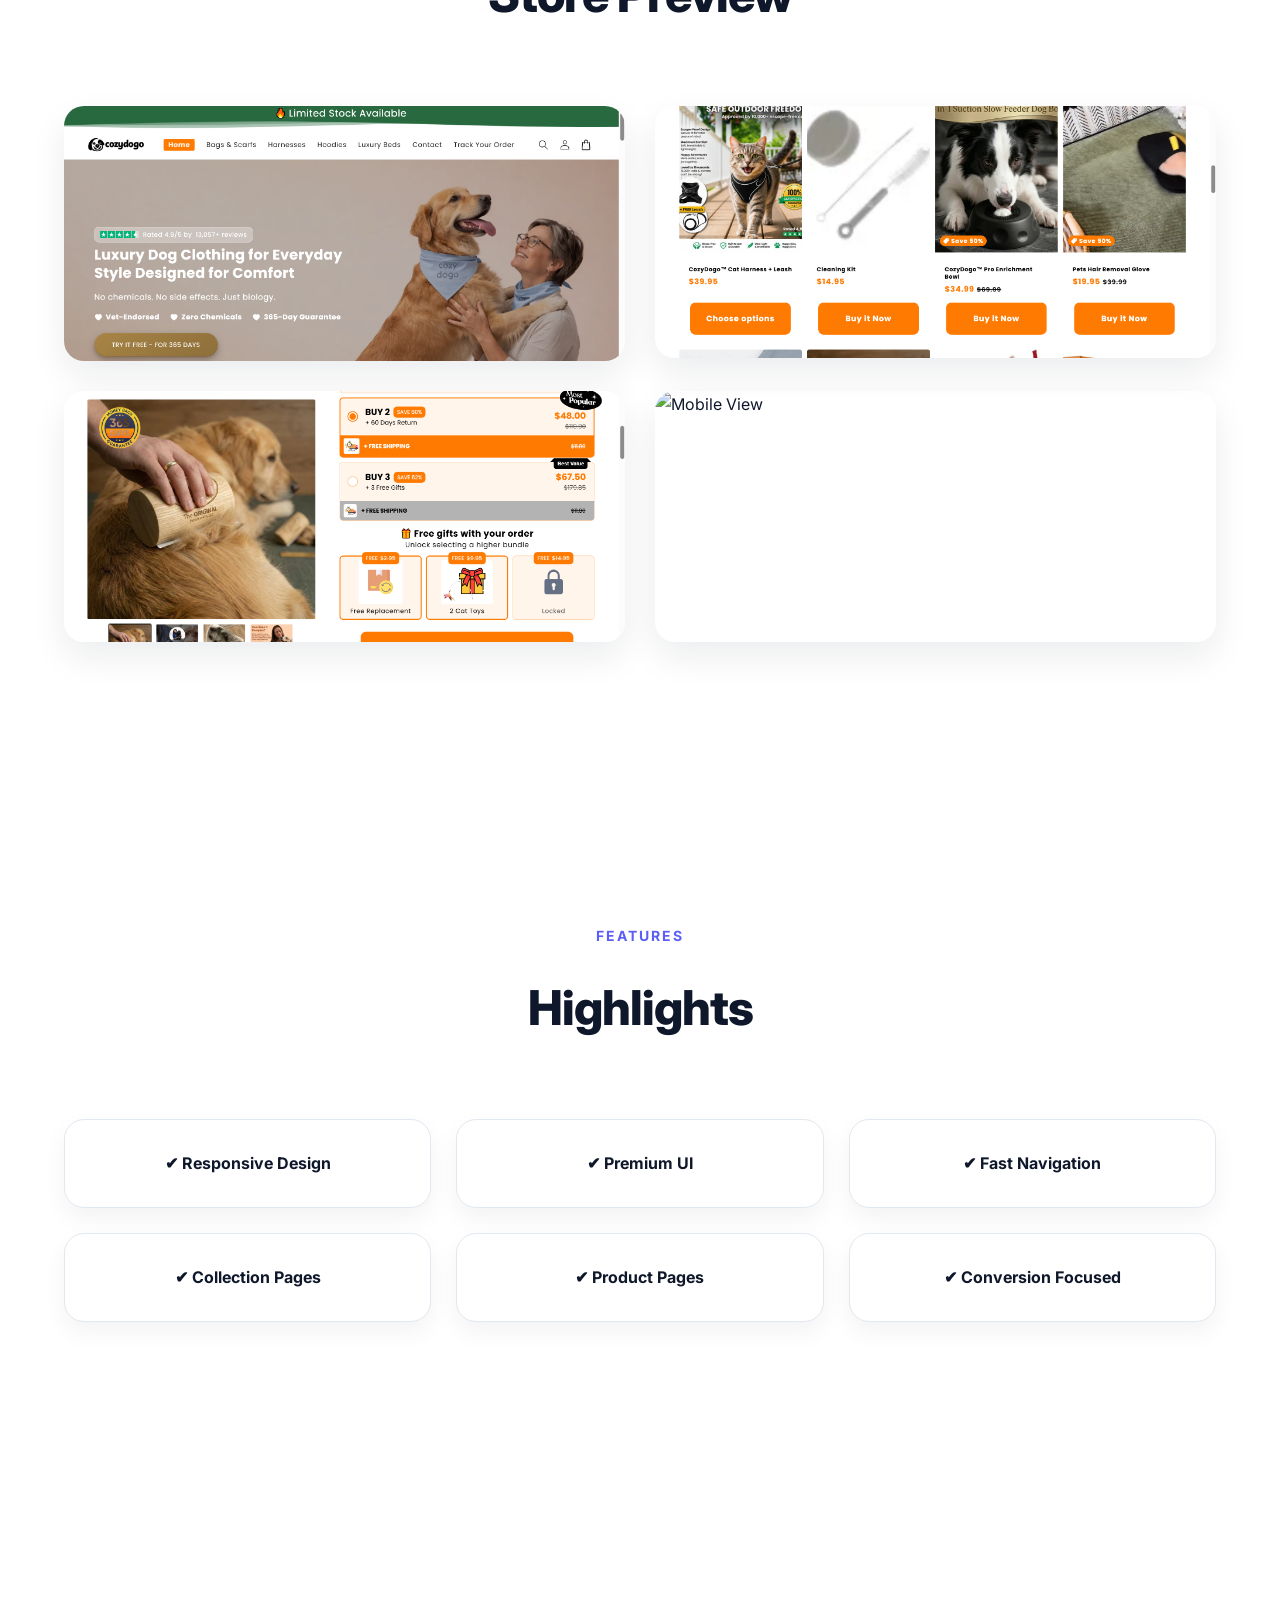
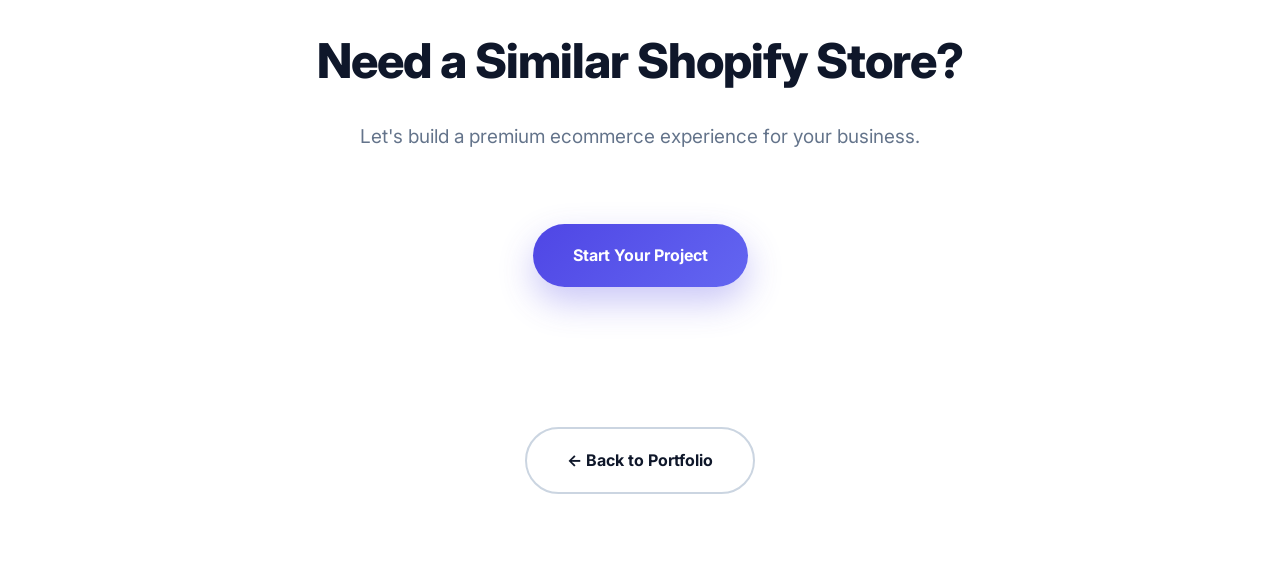
==== commit 747c3a37: "Update custom-store.html" ====
--- a/custom-store.html
+++ b/custom-store.html
@@ -31,9 +31,9 @@
 
                     <li><a href="../index.html">Home</a></li>
 
-                    <li><a href="#projects">Projects</a></li>
-
-                    <li><a href="#contact">Contact</a></li>
+                    <li><a href="projects">Projects</a></li>
+
+                    <li><a href="contact">Contact</a></li>
 
                 </ul>
 
@@ -65,11 +65,11 @@
 
         <div class="case-buttons">
 
-            <a href="#projects" class="secondary-btn">
+            <a href="projects" class="secondary-btn">
                 ← Back to Portfolio
             </a>
 
-            <a href="#overview" class="primary-btn">
+            <a href="overview" class="primary-btn">
                 View Project
             </a>
 
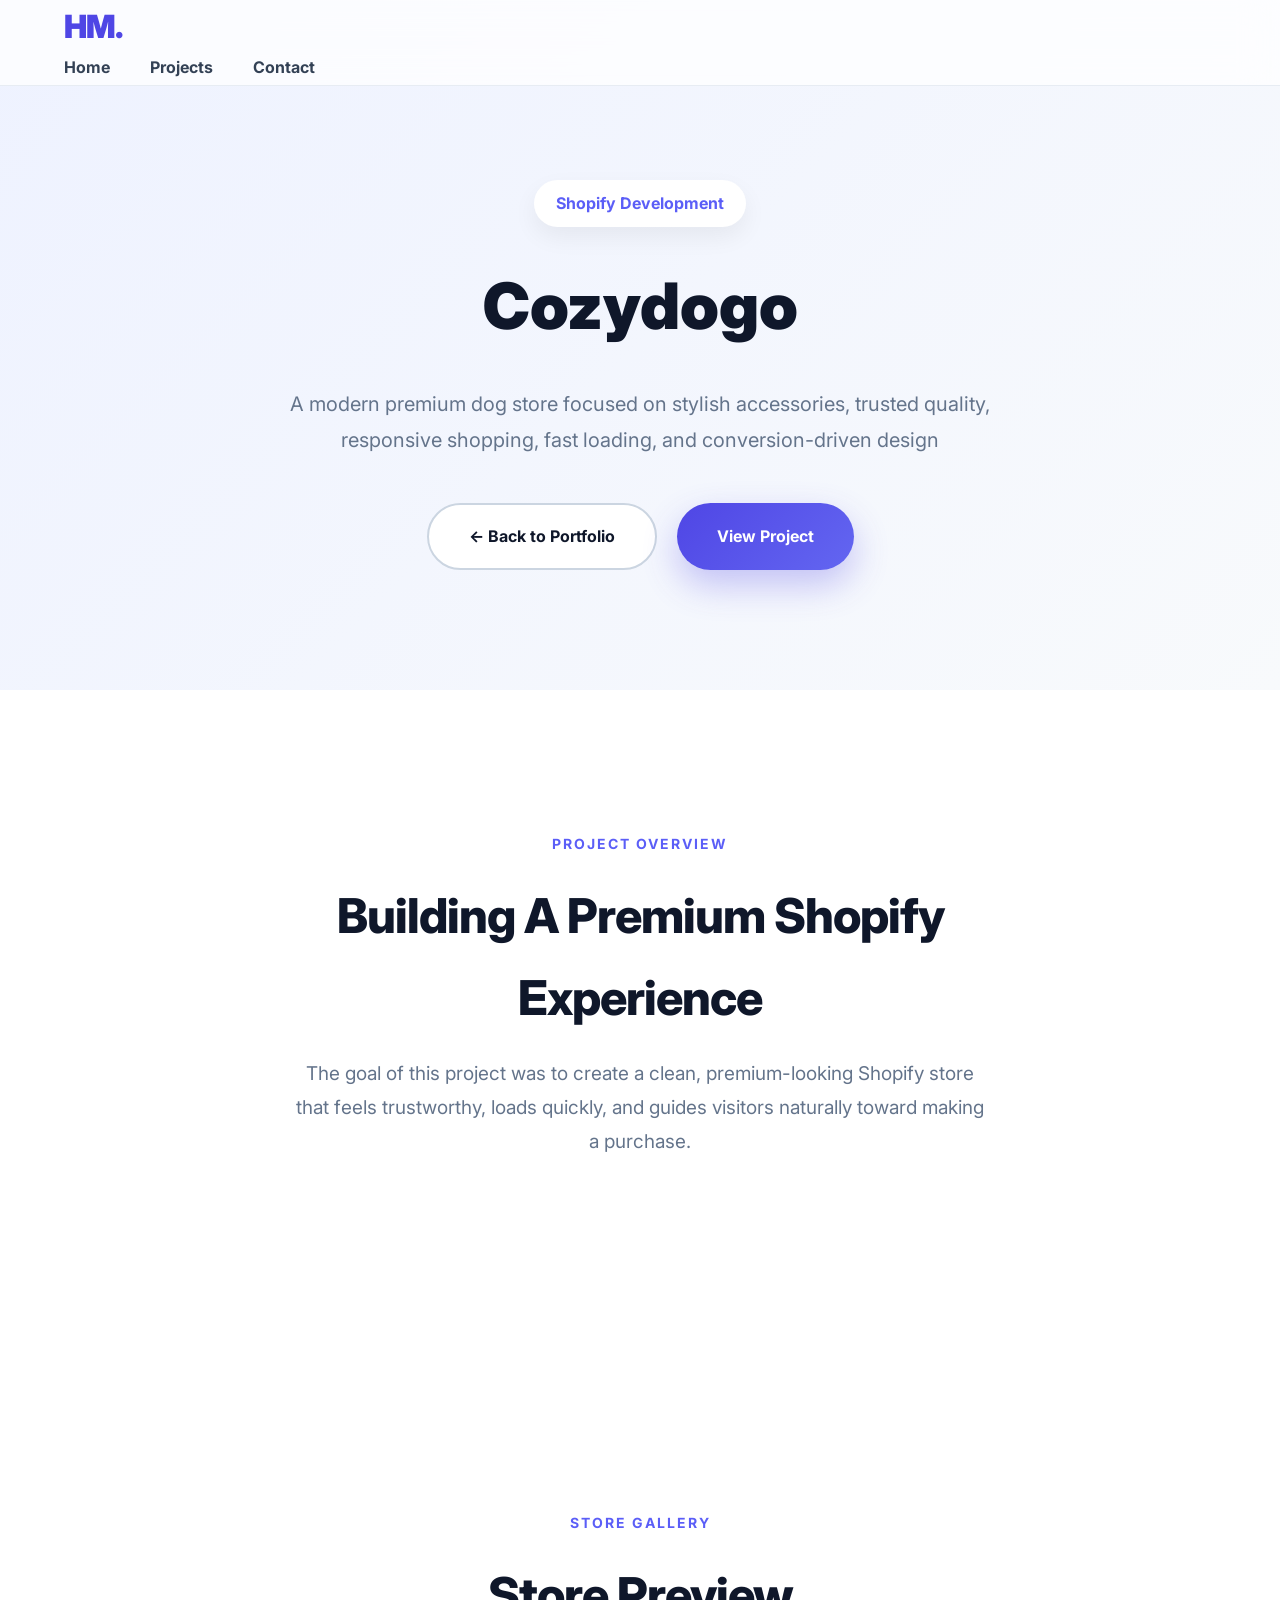
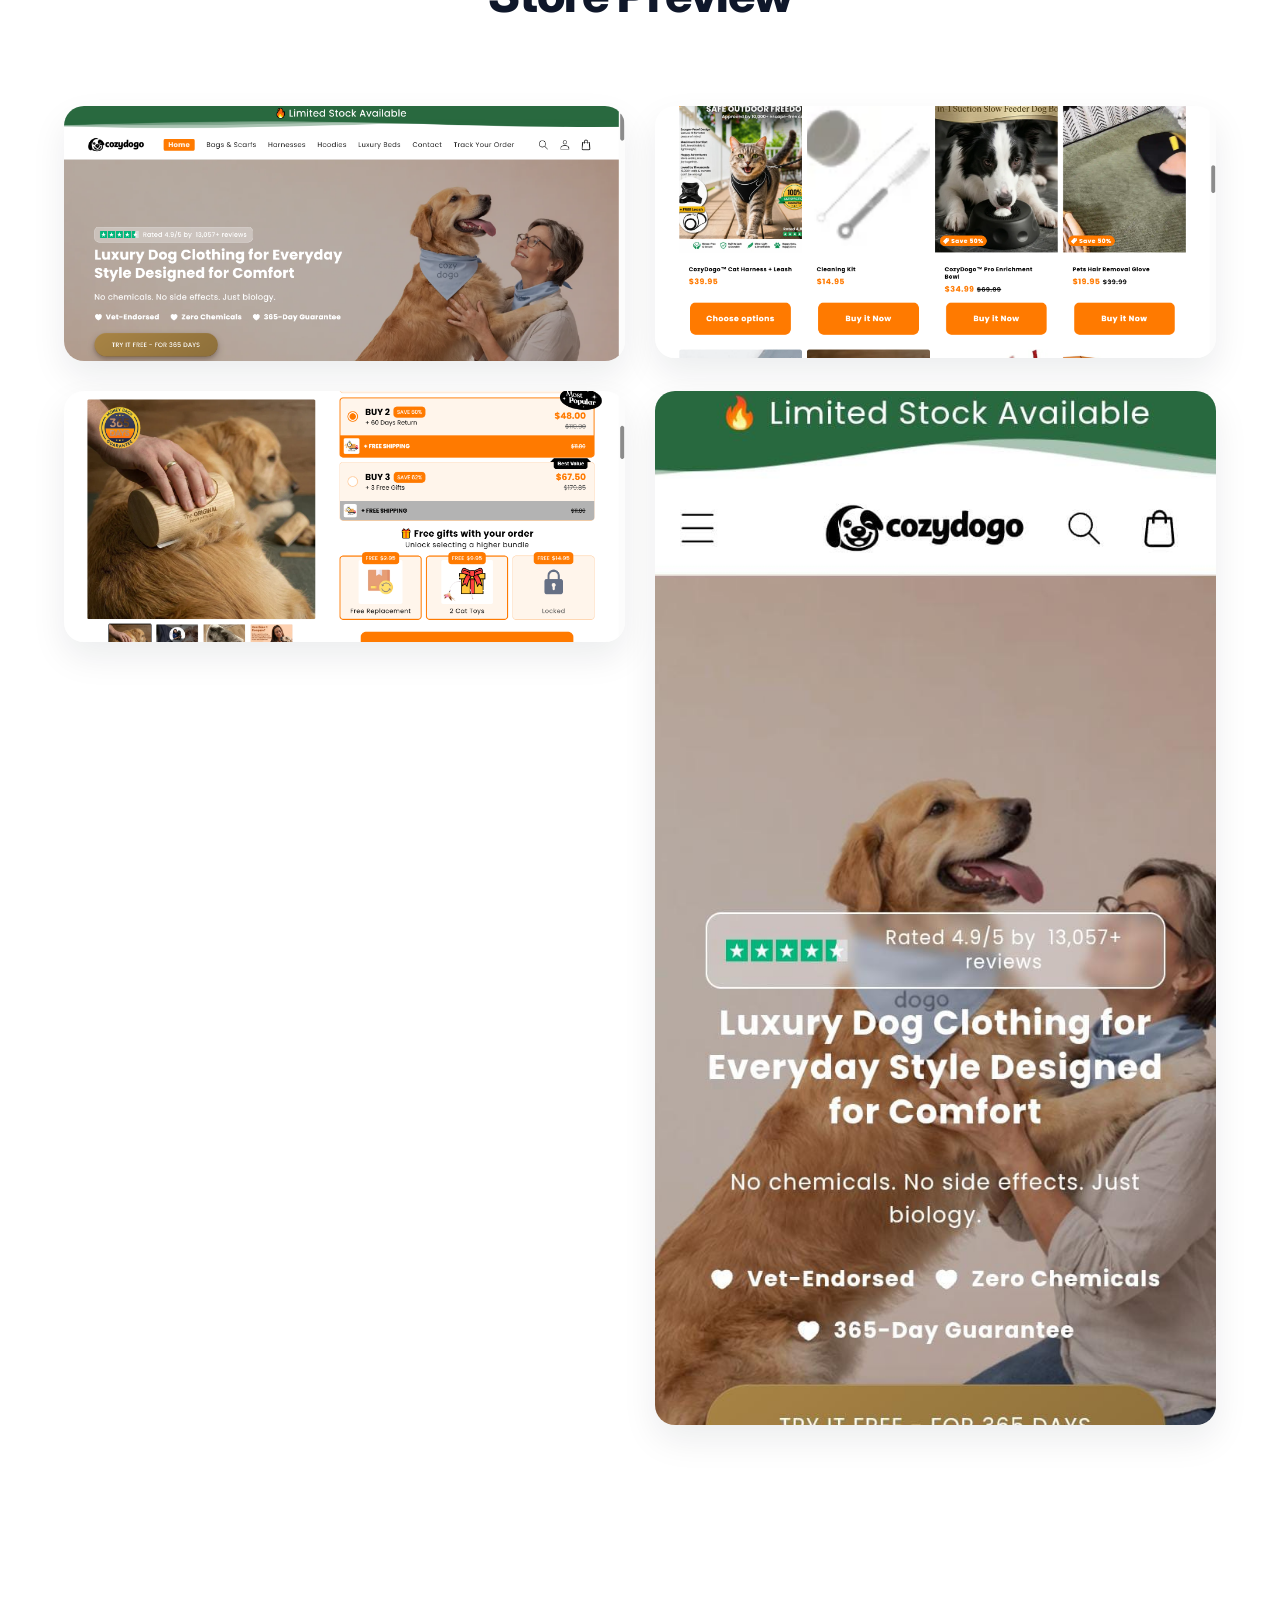
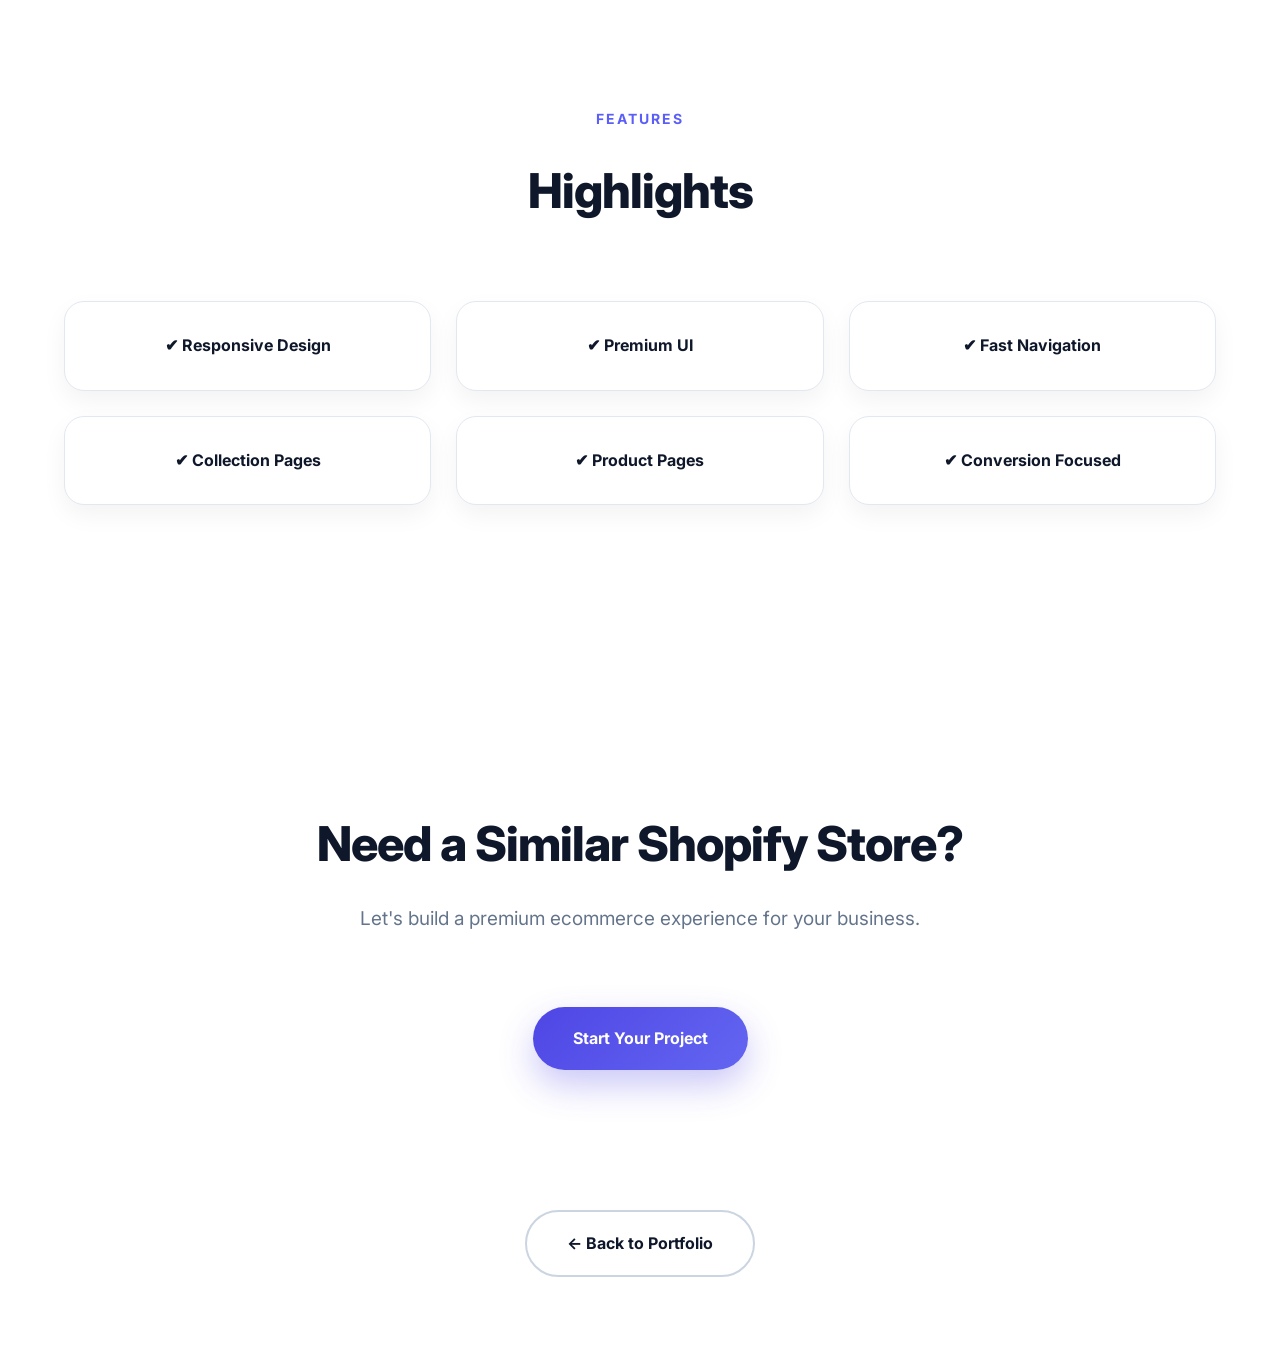
==== commit 9eeb3457: "Update custom-store.html" ====
--- a/custom-store.html
+++ b/custom-store.html
@@ -31,7 +31,7 @@
 
                     <li><a href="../index.html">Home</a></li>
 
-                    <li><a href="projects">Projects</a></li>
+                    <li><a href="index.html/#projects">Projects</a></li>
 
                     <li><a href="contact">Contact</a></li>
 
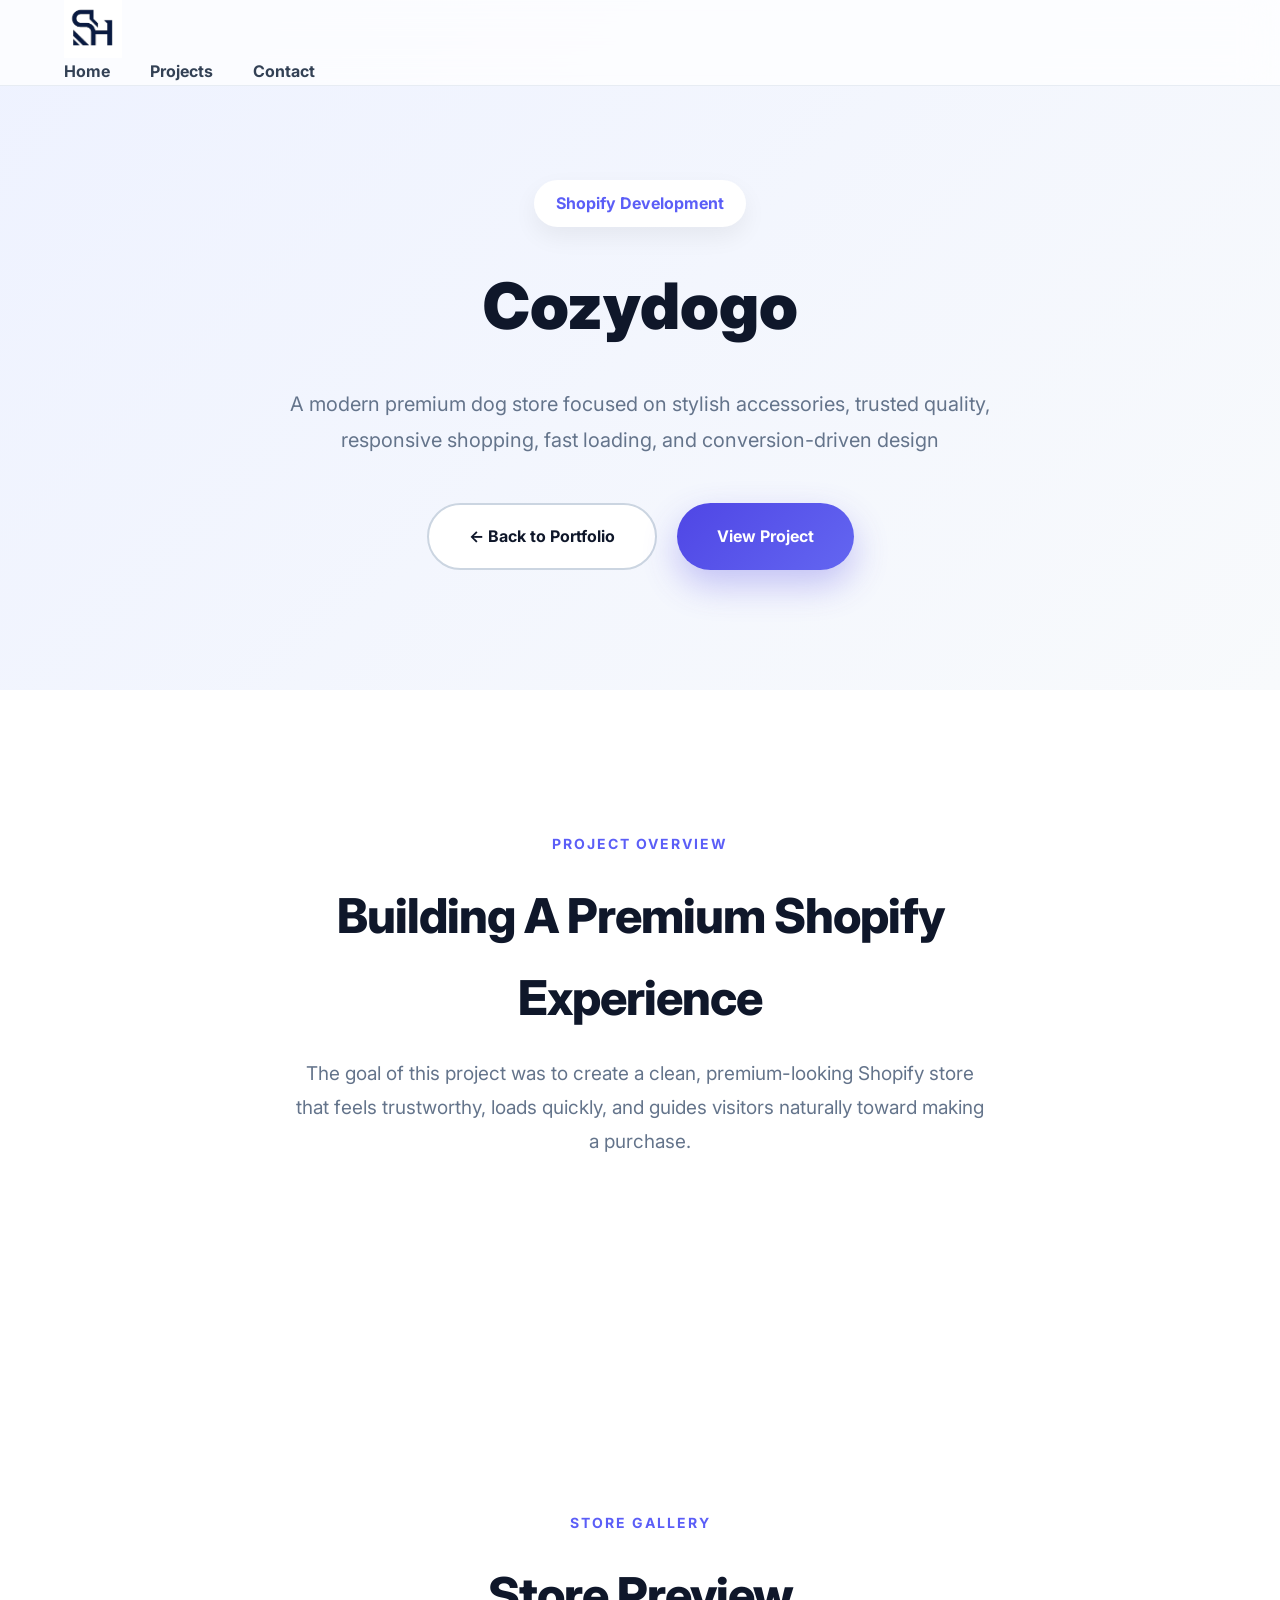
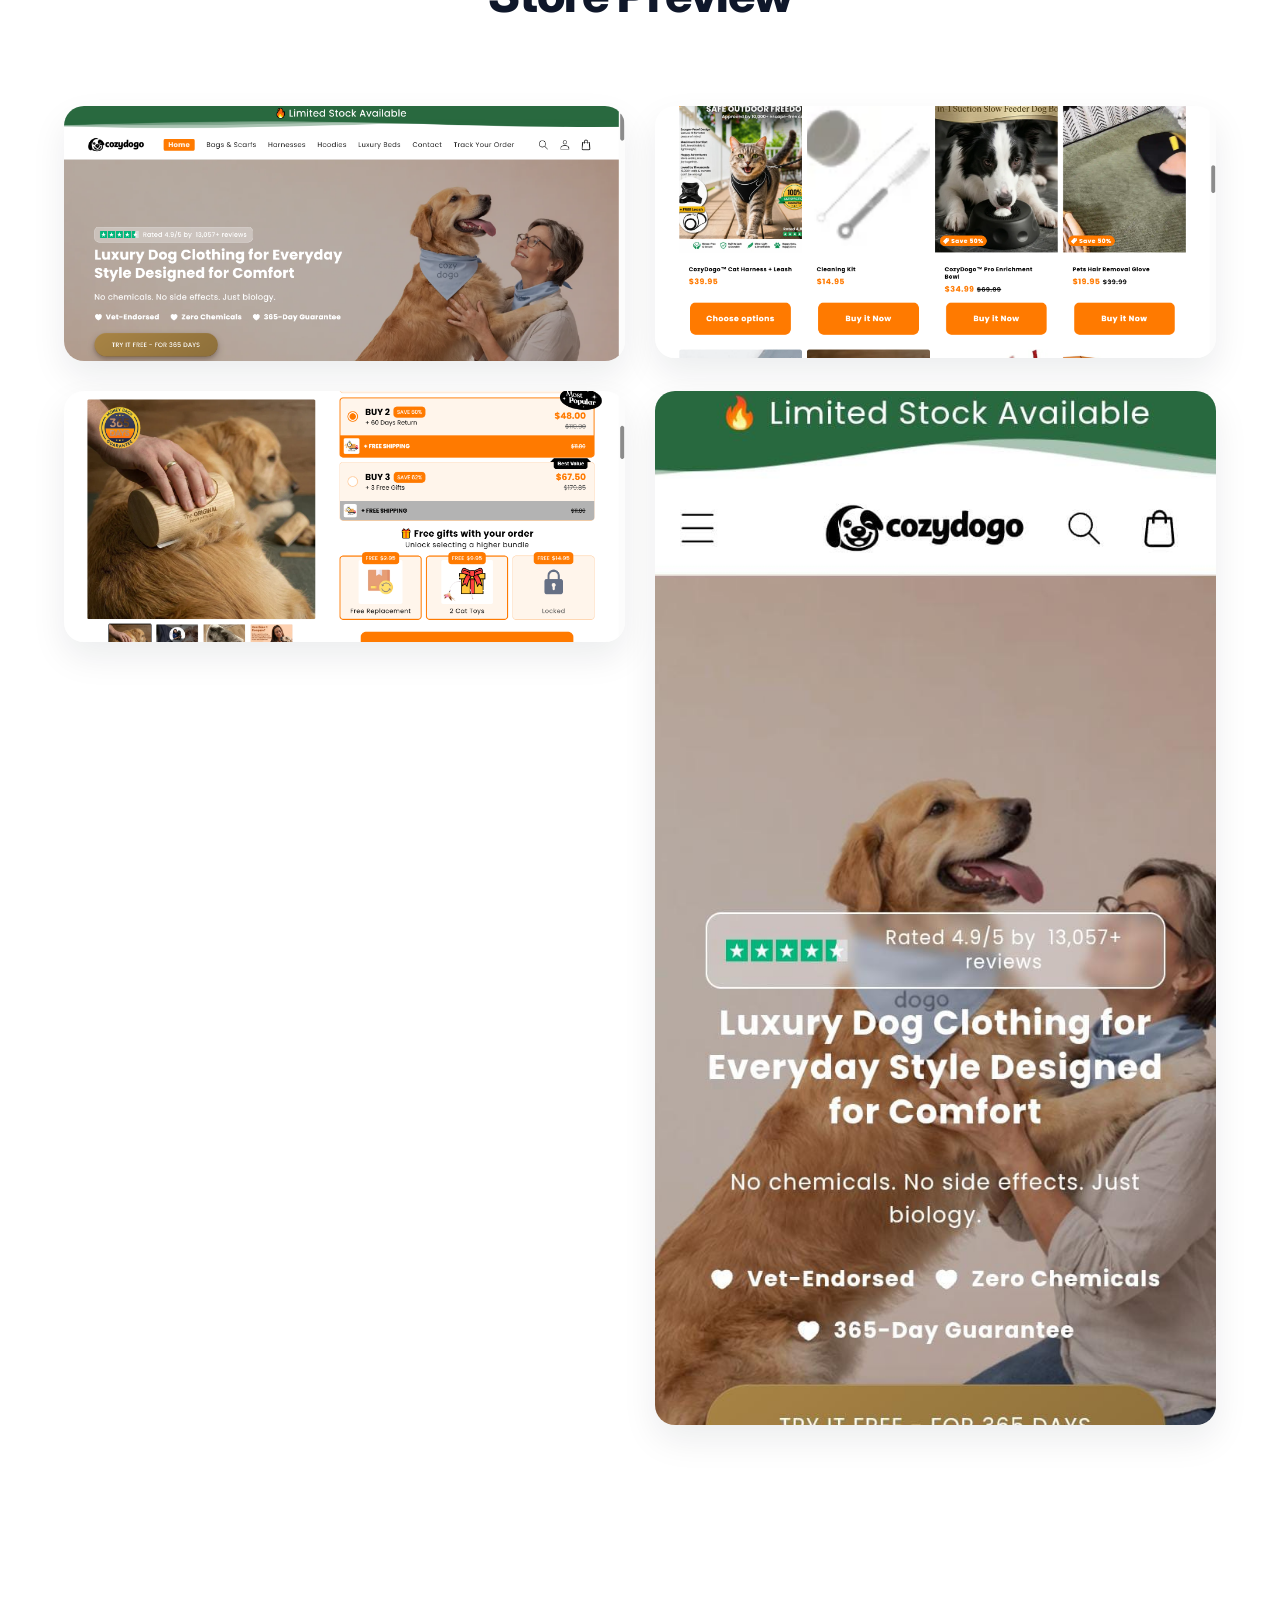
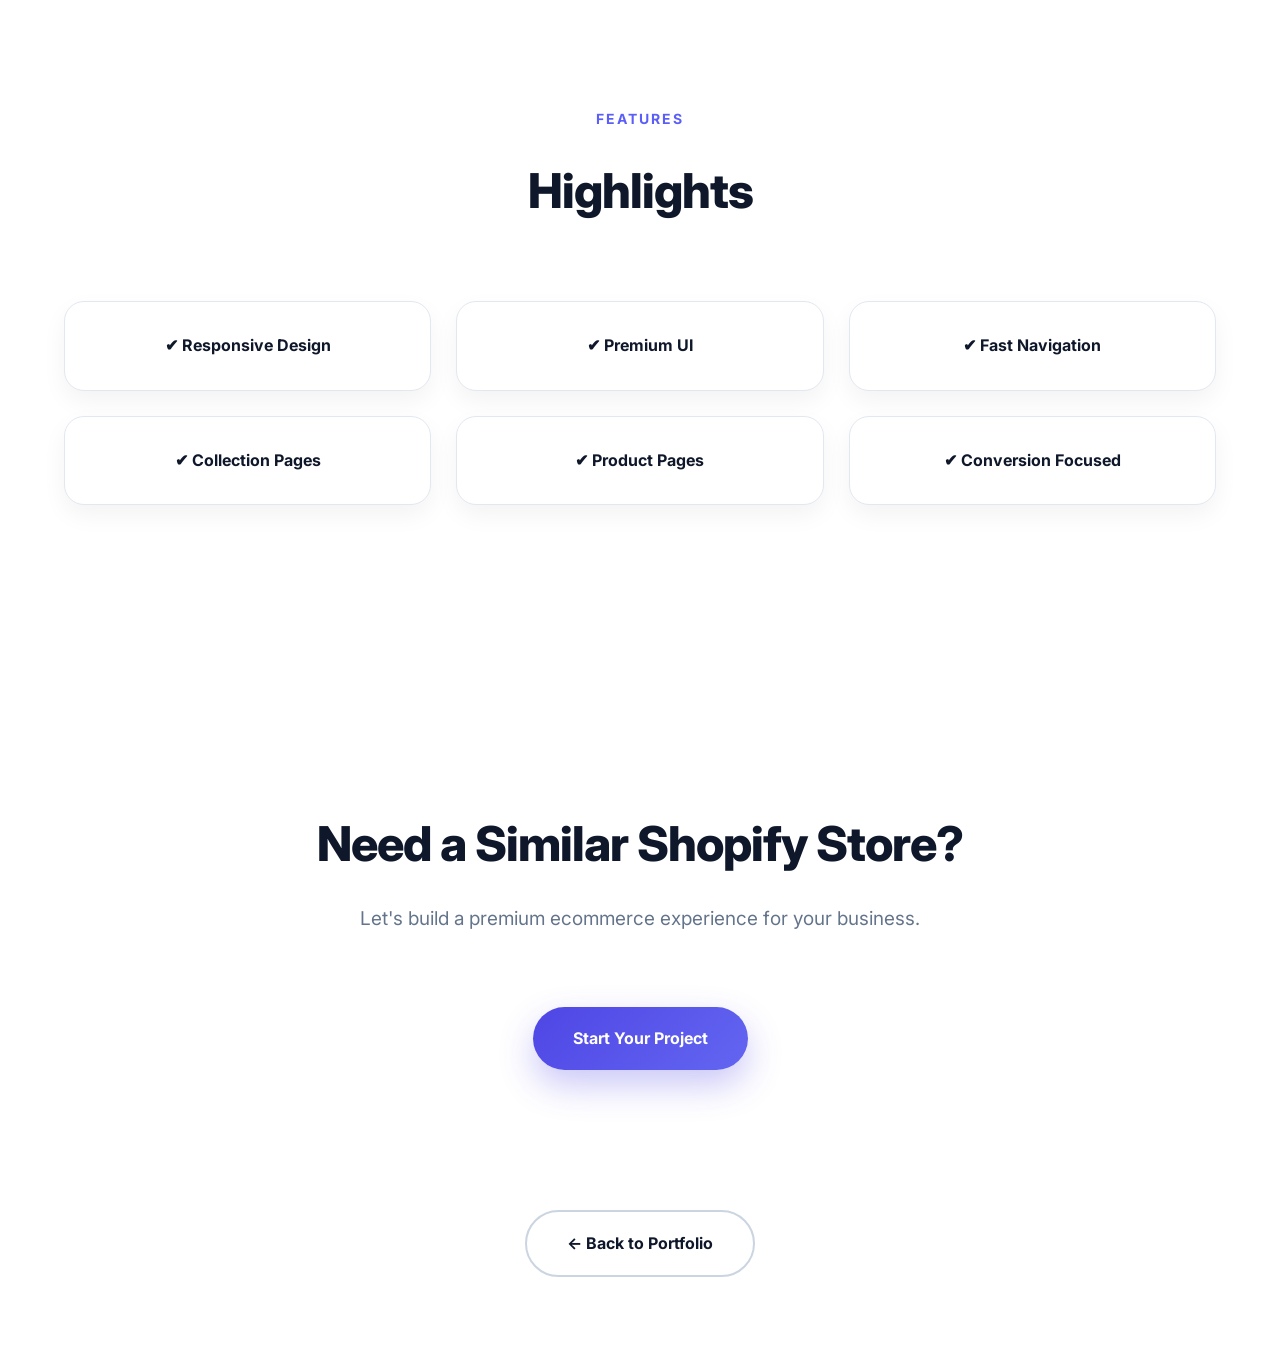
==== commit b33f97fc: "Update custom-store.html" ====
--- a/custom-store.html
+++ b/custom-store.html
@@ -23,7 +23,9 @@
 
         <div class="container navbar">
 
-            <a href="../index.html" class="logo">HM.</a>
+            <a href="projects/custom-store.html" class="logo">
+               <img src="../images/mainlogo.png" alt="Shaz Hassan Logo">
+            </a>
 
             <nav>
 
--- a/style.css
+++ b/style.css
@@ -281,23 +281,34 @@
 }
 
 
-.logo{
-
-font-size:32px;
-
-    font-weight:900;
-
-    color:#4F46E5;
-
-    letter-spacing:-1px;
-
-    transition:.35s;
-
-}
-.logo:hover{
-
-    transform:scale(1.05);
-
+/* ===========================
+   HEADER LOGO
+=========================== */
+
+.header .navbar .logo {
+    width: 58px !important;
+    height: 58px !important;
+    display: flex !important;
+    align-items: center;
+    justify-content: center;
+    flex-shrink: 0;
+    overflow: hidden;
+    transition: transform 0.35s ease;
+}
+
+.header .navbar .logo img {
+    width: 58px !important;
+    height: 58px !important;
+    max-width: 58px !important;
+    max-height: 58px !important;
+    min-width: 0 !important;
+    min-height: 0 !important;
+    object-fit: contain !important;
+    display: block !important;
+}
+
+.header .navbar .logo:hover {
+    transform: scale(1.05);
 }
 
 
@@ -2355,4 +2366,4 @@
 
     opacity:1;
 
-}+}
